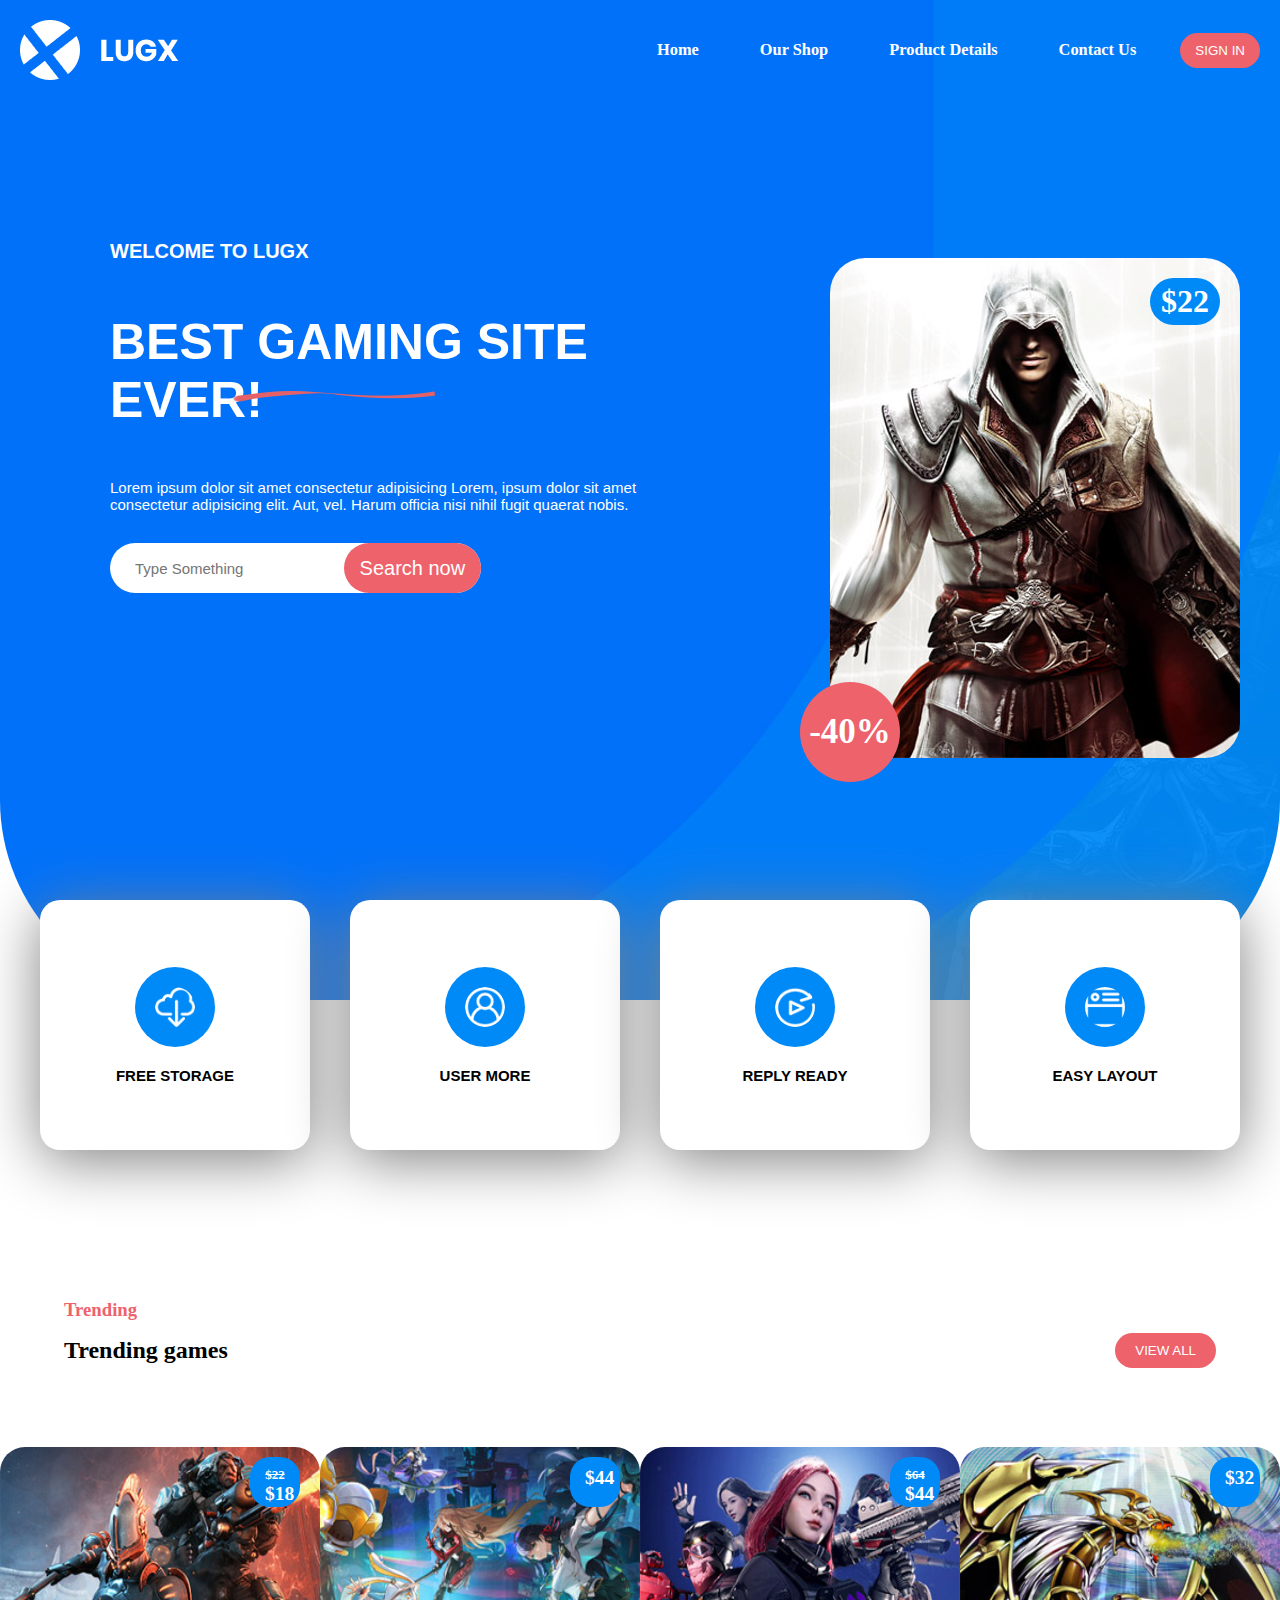
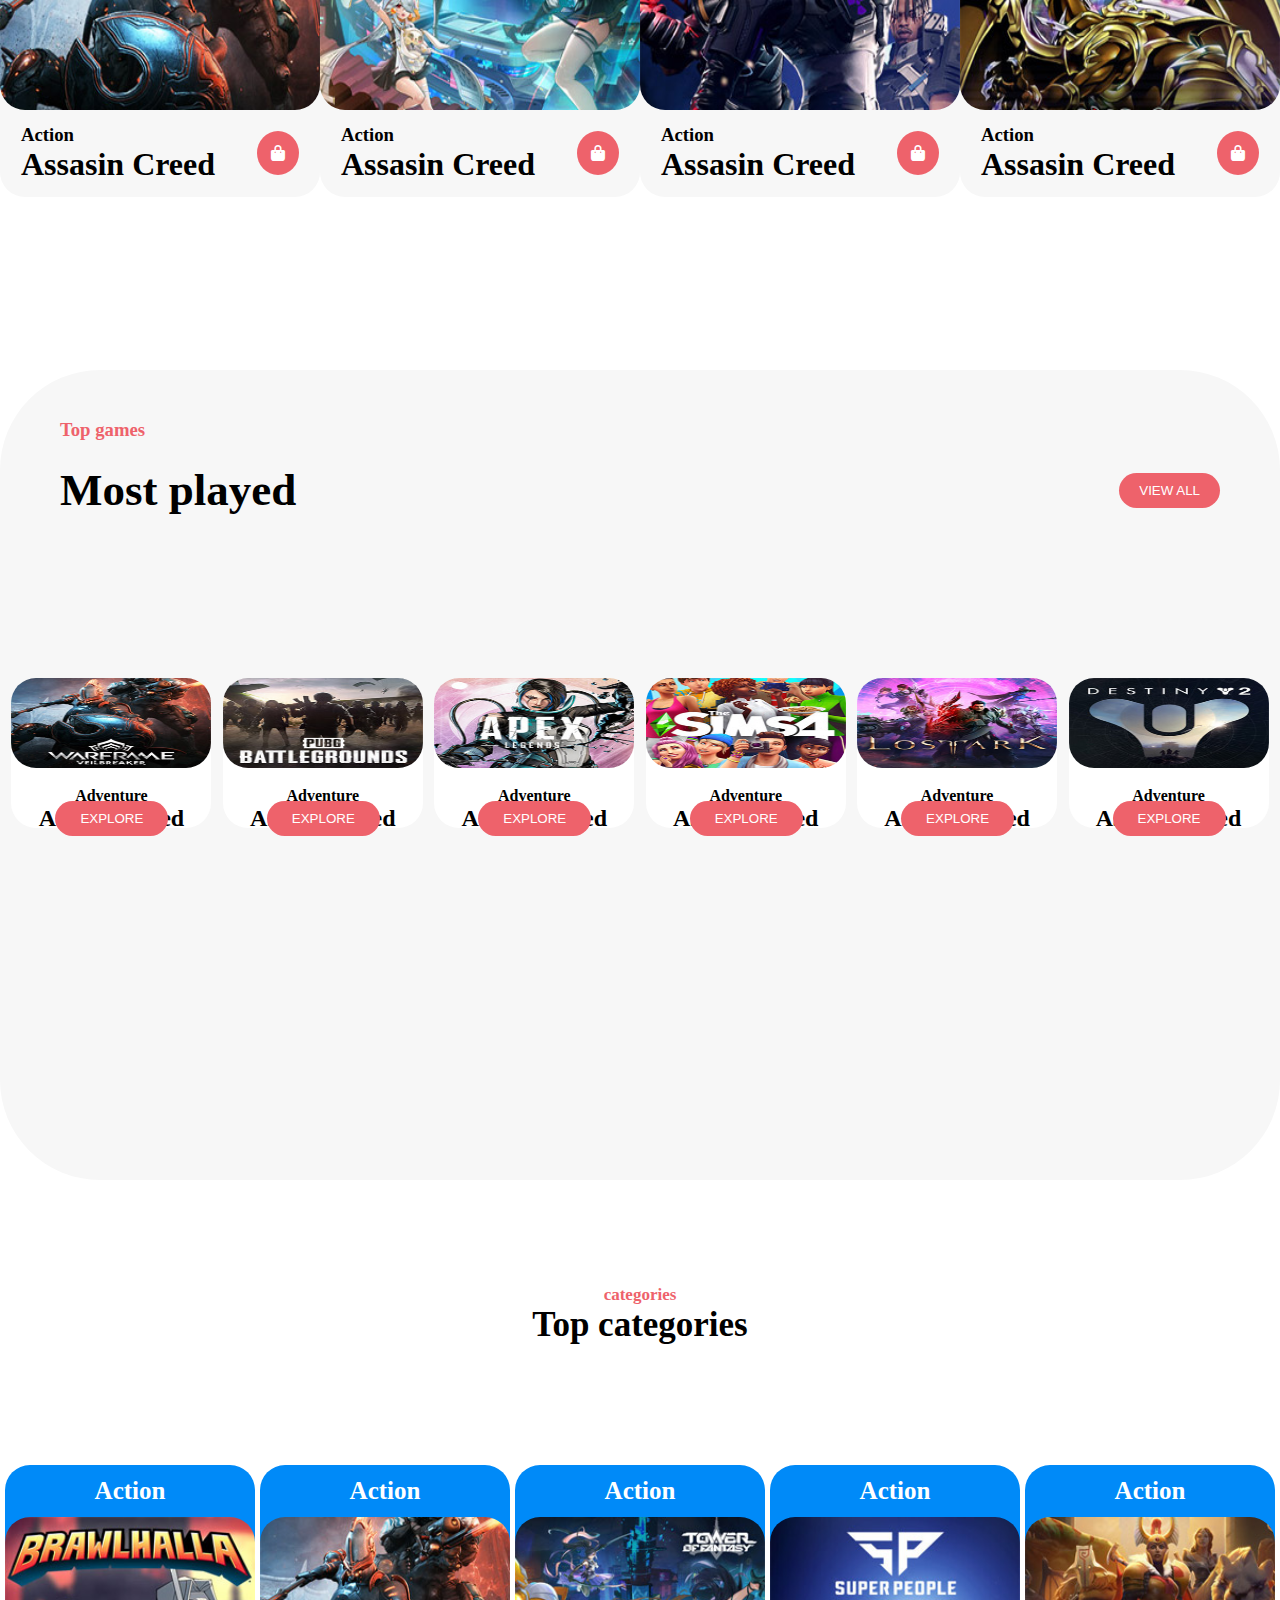
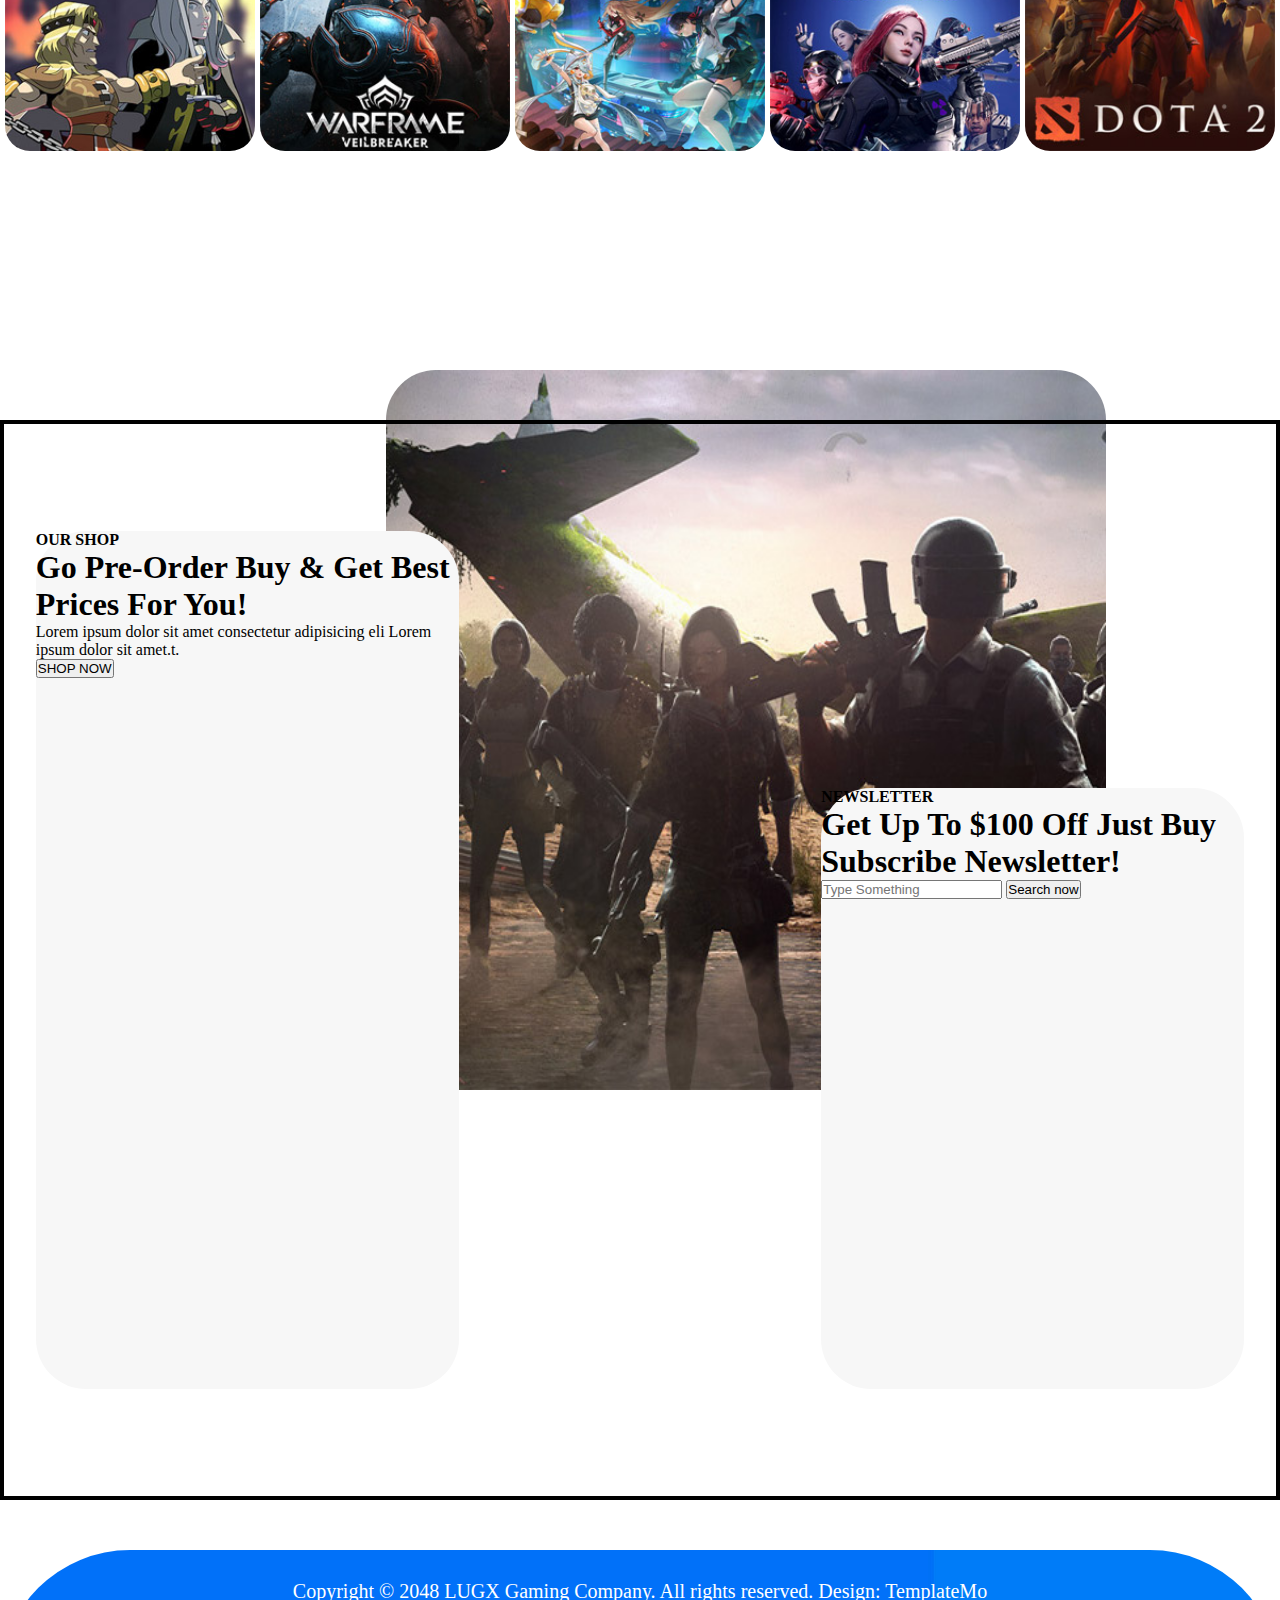
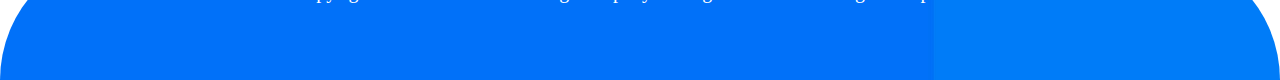
==== index.html @ a9858884 "second-commit" ====
<!DOCTYPE html>
<html lang="en">

<head>
    <meta charset="UTF-8">
    <meta name="viewport" content="width=device-width, initial-scale=1.0">
    <!-- font.awe -->
    <link rel="stylesheet" href="https://cdnjs.cloudflare.com/ajax/libs/font-awesome/6.7.1/css/all.min.css">
        <!-- stlyesheet -->
        <link rel="stylesheet" href="style.css">
        <link rel="stylesheet" href="./responsive.css">
    <title>Document</title>
</head>

<body>
    <!-- navbar -->
    <nav>
        <img src="logo.png" alt="">
        <div class="menu">
            <h3>Home</h3>
            <h3>Our Shop</h3>
            <h3>Product Details</h3>
            <h3>Contact Us</h3>
            <button class="signin">SIGN IN</button>
        </div>
        <div class="hamburgermenu">
            <i class="fa-solid fa-bars"></i>
            <div class="submenu">
                <h3>Home</h3>
                <h3>Our Shop</h3>
                <h3>Product Details</h3>
                <h3>Contact Us</h3>
                <button class="signin">SIGN IN</button>
            </div>
        </div>
    </nav>
    <!-- navbar -->
    <div class="hero-section">
        <div class="leftcard">
            <h2>WELCOME TO LUGX</h2>
            <h1>BEST GAMING SITE EVER!</h1>
            <P>Lorem ipsum dolor sit amet consectetur
                adipisicing Lorem, ipsum dolor sit amet
                consectetur adipisicing elit. Aut, vel.
                Harum officia nisi nihil fugit quaerat nobis.</P>
            <img src="caption-dec.png">
            <div class="searchbar">
                <input type="text" placeholder="Type Something">
                <button class="hero-search">Search now</button>
            </div>
        </div>
        <div class="rightcard">
            <h1>$22</h1>
            <img src="banner-image.jpg" alt="">
            <h2>-40%</h2>
        </div>
    </div>
    <!-- hero cards -->
    <section class="herocards">
        <div class="herocard">
            <img src="featured-01.png" alt="">
            <h2>FREE STORAGE</h2>
        </div>
        <div class="herocard">
            <img src="featured-02.png" alt="">
            <h2>USER MORE</h2>
        </div>
        <div class="herocard">
            <img src="featured-03.png" alt="">
            <h2>REPLY READY</h2>
        </div>
        <div class="herocard">
            <img src="featured-04.png" alt="">
            <h2>EASY LAYOUT</h2>
        </div>
    </section>
    <!-- hero cards -->
    <!-- trending cards -->
    <section class="trendingames">
        <div class="trendingamestitle">
            <h3>Trending</h3>
            <div class="trendingtitlebutton">
                <h2>Trending games</h2>
                <button class="trendingbutton">VIEW ALL</button>
            </div>
        </div>
        <section class="trendingcards">
            <div class="trendingcard">
                <div class="price">
                    <h4> <del>$22</del> </h4>
                    <h2>$18</h2>
                </div>
                <img src="trending-01.jpg" alt="">
                <div class="imgtext">
                    <div class="left">
                        <h3>Action</h3>
                        <h1>Assasin Creed</h1>
                    </div>
                    <i class="fa-solid fa-bag-shopping"></i>
                </div>
            </div>
            <div class="trendingcard">
                <div class="price">
                    <!-- <h4> <del>$22</del> </h4> -->
                    <h2>$44</h2>
                </div>
                <img src="trending-02.jpg" alt="">
                <div class="imgtext">
                    <div class="left">
                        <h3>Action</h3>
                        <h1>Assasin Creed</h1>
                    </div>
                    <i class="fa-solid fa-bag-shopping"></i>
                </div>
            </div>
            <div class="trendingcard">
                <div class="price">
                    <h4> <del>$64</del> </h4>
                    <h2>$44</h2>
                </div>
                <img src="trending-03.jpg" alt="">
                <div class="imgtext">
                    <div class="left">
                        <h3>Action</h3>
                        <h1>Assasin Creed</h1>
                    </div>
                    <i class="fa-solid fa-bag-shopping"></i>
                </div>
            </div>
            <div class="trendingcard">
                <div class="price">
                    <!-- <h4> <del>$22</del> </h4> -->
                    <h2>$32</h2>
                </div>
                <img src="trending-04.jpg" alt="">
                <div class="imgtext">
                    <div class="left">
                        <h3>Action</h3>
                        <h1>Assasin Creed</h1>
                    </div>
                    <i class="fa-solid fa-bag-shopping"></i>
                </div>
            </div>
        </section>
    </section>
    <!-- trending cards -->
    <!-- top games -->
    <!-- <div class="top-games"> -->
    <section class="topgames">
        <div class="topgamesheader">
            <h3>Top games</h3>
            <div class="topgamesbutton">
            <h2>Most played</h2>
            <button class="topgamebutton">VIEW ALL</button>
            </div>
        </div>
        <div class="topgamescards">
            <div class="games-card">
                <img src="top-game-01.jpg">
                <div class="gamestxt">
                    <h4>Adventure</h4>
                    <h2>Assasin Creed</h2>
                </div>
                <button class="gamesbutton">EXPLORE</button>
            </div>
            <div class="games-card">
                <img src="top-game-02.jpg">
                <div class="gamestxt">
                    <h4>Adventure</h4>
                    <h2>Assasin Creed</h2>
                </div>
                <button class="gamesbutton">EXPLORE</button>
            </div>
            <div class="games-card">
                <img src="top-game-03.jpg">
                <div class="gamestxt">
                    <h4>Adventure</h4>
                    <h2>Assasin Creed</h2>
                </div>
                <button class="gamesbutton">EXPLORE</button>
            </div>
            <div class="games-card">
                <img src="top-game-04.jpg">
                <div class="gamestxt">
                    <h4>Adventure</h4>
                    <h2>Assasin Creed</h2>
                </div>
                <button class="gamesbutton">EXPLORE</button>
            </div>
            <div class="games-card">
                <img src="top-game-05.jpg">
                <div class="gamestxt">
                    <h4>Adventure</h4>
                    <h2>Assasin Creed</h2>
                </div>
                <button class="gamesbutton">EXPLORE</button>
            </div>
            <div class="games-card">
                <img src="top-game-06.jpg">
                <div class="gamestxt">
                    <h4>Adventure</h4>
                    <h2>Assasin Creed</h2>
                </div>
                <button class="gamesbutton">EXPLORE</button>
            </div>
        </div>
    </section>
    <!-- top games -->
    <!-- actions -->
    <section class="actions">
        <div class="actionheader">
            <h3>categories</h3>
            <h1>Top categories</h1>
        </div>
        <!-- actioncards -->
        <section class="actioncards">
            <div class="actioncard">
                <div class="acard">
                    <h1>Action</h1>
                    <img src="categories-01.jpg">
                </div>
            </div>
            <div class="actioncard">
                <div class="acard">
                    <h1>Action</h1>
                    <img src="categories-05.jpg">
                </div>
            </div>
            <div class="actioncard">
                <div class="acard">
                    <h1>Action</h1>
                    <img src="categories-03.jpg">
                </div>
            </div>
            <div class="actioncard">
                <div class="acard">
                    <h1>Action</h1>
                    <img src="categories-04.jpg">
                </div>
            </div>
            <div class="actioncard">
                <div class="acard">
                    <h1>Action</h1>
                    <img src="categories-02.jpg">
                </div>
            </div>
        </section>
        <!-- actioncards -->
    </section>
    <!-- actions -->
     <!-- news letter -->
     <section class="newsletter">
        <div class="midcard"></div>
        <div class="lettercards">
            <div class="leftcard">
                <h4>OUR SHOP</h4>
                <h1>Go Pre-Order Buy & Get Best <span>Prices</span> For You!</h1>
                <P>Lorem ipsum dolor sit amet consectetur
                     adipisicing eli Lorem ipsum dolor sit amet.t.</P>
                     <button class="leftbutton" >SHOP NOW</button>
            </div>
            <div class="rightcard">
                <h4>NEWSLETTER</h4>
            <H1>Get Up To $100 Off Just Buy <span>Subscribe</span>
                 Newsletter!</H1>
                 <div class="searchbar2">
                    <input type="text" placeholder="Type Something">
                    <button class="letterbutton">Search now</button>
                </div> 
            </div>
        </div>
       </section>
       <!-- news letter -->
          <!-- footer -->
          <footer class="footer">
            <div class="copyright">
                Copyright © 2048 LUGX Gaming Company. All rights reserved.     Design: TemplateMo
            </div>
        </footer>
        <!-- footer -->
</body>

</html>
---- style.css ----
*{
    margin: 0;
    padding: 0;
    box-sizing: border-box;
}
nav{
    background-image: url(banner-bg.jpg);
    width:100%;
    display: flex;
    justify-content: space-between;
    align-items: center;
    padding: 20px;
    color: white;   
}
nav >.menu{
    /* background-color: aqua; */
    display: flex;
    justify-content: space-between;
    align-items: center;
    width: 50%;
    font-weight: lighter;
    font-size: 14px;
}
nav > .menu h3{
    padding: 10px 15px;
    border :2px solid transparent;
}
nav >.menu >.signin{
    background-color: #ee626b;
    color: white;
    border-radius: 25px;
    padding: 10px 15px;
    border: none;
}
nav > .menu > h3:hover{
    border :2px solid orange;
    border-radius: 25px;
    background-color:#ffffff1A;
    
}
.hamburgermenu{

    /* background-color: pink; */
    padding: 15px;
    position: relative;
    display: none;
}
.hamburgermenu .fa-bars{
    font-size: 25px;
}
.hamburgermenu .submenu{
    position: absolute;
    top: 200%;
    right: 0;
    background-color: blanchedalmond;
    width: 200px;
    text-align: center;
    line-height: 40px;
    z-index: 999;
    opacity: 0;
    visibility: hidden;
    transition: all 0.5s linear;
    color: black;
}
.hamburgermenu:hover .submenu{
    top: 100%;
    opacity: 1;
    visibility: visible;
}
.hamburgermenu .submenu .signin{
    background-color: #ee626b;
    color: rgb(80, 69, 69);
    border-radius: 25px;
    padding: 10px 15px;
    border: none;
}
/* navbar */
/* hero-section */
.hero-section{
    background-image: url(banner-bg.jpg);
    width: 100%;
    height: 100vh;
    display: flex;
    justify-content: space-between;
    align-items: center;
    overflow: hidden;
    padding: 0px 40px;
    border-bottom-left-radius: 200px;
    border-bottom-right-radius: 200px;
    padding-bottom: 80px;
}
.hero-section >.leftcard{
/* background-color: pink; */
width: 50%;
height: 60vh;
color: white;
padding-left: 70px;
position: relative;
}
.hero-section >.leftcard >h2{
    font-size: 20px;
    font-family: "Poppins", sans-serif;
}
.hero-section >.leftcard > h1{
    font-size: 50px;
    margin: 50px 0px;
    font-family: "Poppins", sans-serif;
}
.hero-section >.leftcard > p{
    font-size: 15px;
    margin: 30px 0px;
    font-family: "Poppins", sans-serif;
}
.hero-section >.leftcard img{
    position: absolute;
    top: 28%;
    left: 32%;
}
.hero-section >.rightcard {
    /* background-color: aqua; */
    position: relative;
}
.hero-section >.rightcard h1{
    background-color: #008af8;
    width:70px;
    border-radius: 25px;
    padding: 5px 10px;
    text-align: center;
    color: white;
    position: absolute;
    top:20px;
    left:320px;
}
.hero-section >.rightcard img{
    border-radius: 35px;
}
.hero-section >.rightcard h2{
    position: absolute;
    bottom:-20px;
    background-color: #ee626b;
    left: -30px;
    width:100px;
    height: 100px;
    border-radius:50% ;
   text-align: center;
   display: flex;
   align-items: center;
   justify-content: center;
   color: white;
   font-size: 35px;
}
.searchbar{
    /* border: none; */
    display: flex;
    justify-content: space-between;
    background-color: white;
    border-radius: 25px;
    width:70%;
    height:50px;
}
.searchbar>input{
    border:none;
    width:50%;
    outline: none;
    /* background-color: aquamarine; */
    margin-left: 25px;
    font-family: sans-serif;
    font-size: 15px;
    
}
.leftcard >.searchbar >.hero-search{
    width: 37%;
    height:100%;
    padding:10px;
    font-size: 20px;
    background-color: #ee626b;
    color:white;
    border-radius: 25px;
    border: none;
}
/* HEROCARDS */
.herocards{
    /* border: 2px solid black; ; */
    width: 100%;
    height: 250px;
    align-items: center; 
    display: grid;
    grid-template-columns: repeat(4,270px);
    grid-template-rows: repeat(1,250px);
    justify-content: space-evenly;
    align-content: center;
    position: relative;
    top: -100px;
}
.herocards > .herocard{
    background-color: white;
border-radius: 20px;
display: flex;
justify-content: center;
align-items: center;
flex-direction: column;
/* gap: 10px; */
padding: 40px;
box-shadow: 0px 10px 60px grey;
font-size: 10px;
font-family:"Poppins", sans-serif ;
height: 100%;
width: 100%;
}
.herocards > .herocard img{
background-color:#008af8;
border-radius: 50%;
padding: 20px;
height: 80px;
width: 80px;
margin-bottom: 20px;
}
.herocards > .herocard img:hover{
    background-color: #ed616b;
}
/* hero cards */
/* trending cards */
.trendingames{
    /* border: 5px solid red; */
    width: 100%;
    height: 80vh;
    border-radius: 150px;
    /* background-color:#f7f7f7; */
}
.trendingames > .trendingamestitle{
    /* background-color: aqua; */
    width: 90%;
    padding: 40px 0 0 0;
    line-height: 40px;
    margin: 0 auto;
}
.trendingames > .trendingamestitle h3{
    color: #ee626b;
    font-family: "Poppins" sans-serif;
}
.trendingames > .trendingamestitle > .trendingtitlebutton{
    /* background-color: orange; */
    display: flex;
    justify-content: space-between;
    align-items: center;
}
.trendingames > .trendingamestitle > .trendingtitlebutton >.trendingbutton{
    padding:10px 20px;
     border-radius: 25px;
     background-color: #ee626b;
     color: white;
     border: none;

}

.trendingames > .trendingcards{
    /* background-color: aqua; */
    width: 100%;
    height: 70%;
    /* border-radius: 125px; */
    display: grid;
    grid-template-columns: repeat(4, 320px);
    grid-template-rows: repeat(1,350px);
    justify-content: space-evenly;
    align-content: center;
}
.trendingames .trendingcards > .trendingcard{
    background-color: #f7f7f7;
    width: 100%;
    height: 100%;
    border-radius: 25px;
    position: relative;
}
.trendingames .trendingcards > .trendingcard .price{
    background-color:#008af8;
    color: white;
    border-radius: 20px;
    width: 50px;
    height: 50px;
    padding: 10px 15px;
    text-align: center;
    position: absolute;
    top: 10px;
    right: 20px;
    font-size: 13px;
}
.trendingames .trendingcards > .trendingcard img{
    width: 100%;
    height: 75%;
    border-radius: 25px;
}
.trendingames .trendingcards > .trendingcard .imgtext{
    display: flex;
    justify-content: space-around;
    align-items: center;
    margin-top: 10px;
    /* background-color: #008af8; */
}
.trendingames .trendingcards > .trendingcard > .imgtext .fa-bag-shopping{
    background-color:#ee626b;
    padding: 14px;
    border-radius: 50%;
    color: white;
}
.trendingames .trendingcards > .trendingcard:hover .fa-bag-shopping{
    background-color:#008af8;
}
.trendingames .trendingcards > .trendingcard:hover > .imgtext >.left{
    color:#008af8;
}

/* trending cards */
/* topgames */
.topgames{
    width:100%;
    height: 90vh;
    /* border: 5px solid; */
    border-radius: 100px;
    background-color: #f7f7f7;
}
.topgames >.topgamesheader{
  /* background-color: #f7f7f7; */
  padding: 40px 60px 0px 60px;
  width: 100%;
  line-height: 40px;
  border-top-left-radius: 100px;
  border-top-right-radius: 100px;
} 
.topgames >.topgamesheader h3{
    color: #ee626b;
}

.topgames >.topgamesheader >.topgamesbutton{
    /* background-color: bisque; */
    display: flex;
    justify-content: space-between;
    align-items: center;
    font-size: 30px;
    margin-top: 20px;
    /* padding: 10px 40px; */
}
.topgames >.topgamesheader >.topgamesbutton >.topgamebutton{
    padding: 10px 20px;
    border-radius: 25px;
    background-color:#ee626b ;
    border: none;
    color: white;
}
.topgames >.topgamescards{
    /* background-color: #f7f7f7; */
    /* background-color: cornflowerblue; */
    width: 100%;
    height: 60%;
    display: grid;
    grid-template-columns: repeat(6,200px);
    grid-template-rows: repeat(1,150px);
    justify-content: space-evenly;
    align-content: center;

    /* background-color: coral; */
}
.topgames >.topgamescards >.games-card{
    width:100%;
    height: 100%;
    /* border: 4px solid yellowgreen; */
    background-color: white;
    text-align: center;
    border-radius: 25px;
    position: relative;
}
.topgames >.topgamescards >.games-card img{
    width: 100%;
    height: 60%;
    border-radius: 25px;
}
.topgames >.topgamescards >.games-card >.gamestxt{
    padding: 15px;
}
.topgames >.topgamescards >.games-card >.gamesbutton{
    padding: 10px 25px ;
    border-radius: 25px;
    color: white;
    border: none;
    background-color: #ee626b;
    position: absolute;
    bottom:-5%;
    left: 22%;
}
.topgames >.topgamescards >.games-card:hover >.gamesbutton {
    background-color: #008af8;
}

/* topgames */
/* actions */
.actions{
    width:100%;
    height: 80vh;
    margin-top: 70px;
    /* border: 3px solid green; */

}
.actions >.actionheader{
    width: 100%;
    height: 130px;
    /* border:2px solid #008af8; */
    display: flex;
    justify-content: center;
    align-items: center;
    flex-direction: column;
}
.actions >.actionheader h1{
    font-size: 35px;
}
.actions >.actionheader h3{
    font-size: 17px;
    color: #ee626b;
}
.actions >.actioncards{
    width:100%;
    height: 50vh;
    /* background-color: aquamarine; */
    display: grid;
    grid-template-columns: repeat(5,250px);
    grid-template-rows: repeat(1,280px);
    justify-content: space-evenly;
    align-content: center;
    /* padding:0px 60px; */
    /* padding-bottom: 100px; */
}
.actions >.actioncards >.actioncard{
    width:100%;
    height:100%;
    /* border: 2px solid black; */
    background-color:#008af8 ;
    border-radius: 25px;
}

.actions >.actioncards >.actioncard >.acard img{
    width:100%;
    height: 70%;
    border-radius: 25px;
  
}
.actions >.actioncards >.actioncard >.acard h1{
    padding: 12px;
    text-align: center;
    color: white;
    font-size: 25px;
    border-radius: 25px;
    
}
/* actions */
/* news letter */
.newsletter{
    border: 4px solid ;
    width:100%;
    height:120vh;
    /* margin: 50px 0px; */
   position: relative;
   margin: 50px 0px;
   position: relative;
   display: flex;
   flex-direction: row;
   justify-content: space-evenly;
   align-items: center;
}
.newsletter > .midcard{
  background-image: url('./cta-bg.jpg');
  background-repeat: no-repeat;
  background-size: 100% 100%;
  background-position: center;
    height: 80vh;
    width: 80vh;
    border-radius: 50px;
    position: absolute;
    top: -5%;
    left: 30%;
    z-index: -1;
}
.newsletter .lettercards{
    display: flex;
    flex-direction: row;
    justify-content: space-between;
    align-items: end;
    /* background-color: pink; */
    height: 80%;
    width: 95%;
}
.newsletter .lettercards .leftcard{
    background-color:rgb(247, 247, 247);
    height: 100%;
    width: 35%;
    border-radius: 50px;
}
.newsletter .lettercards .rightcard{
    background-color:rgb(247, 247, 247);
    height: 70%;
    width: 35%;
    border-radius: 50px;
}
/* newsletter */
/* footer */
footer{
    width:100%;
    height: 130px;
    /* border: 5px solid black; */
    background-image: url(banner-bg.jpg);
    border-top-left-radius: 400px;
    border-top-right-radius: 400px;
    position: relative;
}
.footer >.copyright{
    width: 100%;
    height: 30px;
    color: white;
    /* background-color: aqua; */
    text-align: center;
    position: absolute;
    bottom: 70px;
    left: 0;
    font-size: 20px;
    
}
/* footer */
---- responsive.css ----
@media screen and (max-width:500px){
    nav >.menu{
    display: none;
    }
    .hamburgermenu{
        display: block;
    }
    /* navbar */
/* hero-section */
.hero-section{
    background-image: url(banner-bg.jpg);
    width: 100%;
    height: 250vh;
    padding: 50px 0;
    display: flex;
    justify-content: center;
    /* gap: 50px; */
    align-items: center;
  
    flex-direction: column;
    overflow: hidden;
  
    border-bottom-left-radius: 200px;
    border-bottom-right-radius: 200px;
 
}
.hero-section >.leftcard{
/* background-color: pink; */
width: 110%;
height: 100vh;
color: white;
    padding-right: 70px;
text-align: center;
position: relative;
}
.hero-section >.leftcard >h2{
    font-size: 20px;
    font-family: "Poppins", sans-serif;
}
.hero-section >.leftcard > h1{
    font-size: 50px;
    /* margin: 50px 0px; */
    font-family: "Poppins", sans-serif;
}
.hero-section >.leftcard > p{
    font-size: 15px;
    margin: 30px 0px;
    font-family: "Poppins", sans-serif;
}
.hero-section >.leftcard img{
    position: absolute;
    top: 22%;
    left: 45%;
}
.searchbar{
    /* border: none; */
   position: relative;
   right: 20px;
   top: 20px;
    display: flex;
    justify-content: space-between;
    background-color: white;
    border-radius: 25px;
    width:110%;
    height:50px;
 
}
.searchbar>input{
    border:none;
    width:50%;
    outline: none;
    /* background-color: aquamarine; */
    margin-left: 25px;
    font-family: sans-serif;
    font-size: 15px;
    
}
.leftcard >.searchbar >.hero-search{
    width: 37%;
    height:100%;
    padding:10px;
    font-size: 20px;
    background-color: #ee626b;
    color:white;
    border-radius: 25px;
    border: none;
}
.hero-section >.rightcard {
    /* background-color: aqua; */
    position: relative;
}
.hero-section >.rightcard h1{
    background-color: #008af8;
    width:70px;
    border-radius: 25px;
    padding: 5px 10px;
    text-align: center;
    color: white;
    position: absolute;
    top:20px;
    left:320px;
}
.hero-section >.rightcard img{
    border-radius: 35px;
}
.hero-section >.rightcard h2{
    position: absolute;
    bottom:-20px;
    background-color: #ee626b;
    left: -30px;
    width:100px;
    height: 100px;
    border-radius:50% ;
   text-align: center;
   display: flex;
   align-items: center;
   justify-content: center;
   color: white;
   font-size: 35px;
}
/* hero section */
/* herocards */
.herocards{
    /* border: 2px solid black; ; */
    /* background-color: pink; */
    width: 100%;
    height: 300vh;
    align-items: center; 
    display: grid;
    grid-template-columns: repeat(1,450px);
    grid-template-rows: repeat(4,300px);
    justify-content: space-evenly;
    align-content: space-evenly;
margin: 0;
}
/* hero cards */
/* trending cards */
.trendingames{
    /* border: 5px solid red; */
    width: 100%;
    height:300vh;
    border-radius: 150px;
    /* background-color:#f7f7f7; */
    /* background-color: aqua; */
}
.trendingames > .trendingamestitle{
    /* background-color: red; */
    width: 100%;
    line-height: 40px;
padding: 55px 40px;
}
.trendingames > .trendingamestitle > .trendingtitlebutton button{
 display: none;
}
.trendingames > .trendingcards{
    /* background-color:pink; */
    width: 100%;
    height: 80%;
    /* border-radius: 125px; */
    display: grid;
    grid-template-columns: repeat(1, 450px);
    grid-template-rows: repeat(4,300px);
    justify-content: space-evenly;
    align-content: space-evenly;
}
/* trending cards */
/* topgames */
.topgames{
    width:100%;
    height: 550vh;
/* background-color: aqua; */
    border-radius: 100px;
    /* background-color: #f7f7f7; */
}
.topgames >.topgamesheader{
    /* background-color: #f7f7f7; */
    padding: 40px 60px 0px 60px;
    width: 100%;
    line-height: 40px;
    border-top-left-radius: 100px;
    border-top-right-radius: 100px;
    margin-bottom: 50px;
  } 
.topgames >.topgamesheader >.topgamesbutton >.topgamebutton{
display: none;
}
.topgames >.topgamescards{
    /* background-color: #f7f7f7; */
    /* background-color: cornflowerblue; */
    width: 100%;
    height: 90%;
    display: grid;
    grid-template-columns: repeat(1,450px);
    grid-template-rows: repeat(6,400px);
    justify-content: space-evenly;
    align-content: space-evenly;

    /* background-color: coral; */
}
.topgames >.topgamescards >.games-card img{
    width: 100%;
    height: 75%;
    border-radius: 25px;
}
.topgames >.topgamescards >.games-card >.gamesbutton{
    padding: 10px 25px ;
    border-radius: 25px;
    color: white;
    border: none;
    background-color: #ee626b;
    position: absolute;
    bottom:-5%;
    left: 40%;
}
/* actions */
.actions{
    width:100%;
    height: 500vh;
    margin-top: 70px;
    /* border: 3px solid green; */
/* background-color: lime; */
}
.actions >.actionheader{
    width: 100%;
    height: 130px;
    /* border:2px solid #008af8; */
    display: flex;
    justify-content: center;
    align-items: center;
    flex-direction: column;
    font-family: monospace;
    text-transform: uppercase;
}
.actions >.actionheader h1{
    font-size: 35px;
}
.actions >.actionheader h3{
    font-size: 17px;
    color: #ee626b;
}
.actions >.actioncards{
    width:100%;
    height: 90%;
    /* background-color: red; */
    display: grid;
    grid-template-columns: repeat(1,450px);
    grid-template-rows: repeat(4,400px);
    justify-content: space-evenly;
    align-content: space-evenly;
    padding:0px;

}
.actions >.actioncards >.actioncard{
    width:100%;
    height:100%;
    /* border: 2px solid black; */
    background-color:#008af8 ;
    border-radius: 25px;
}

.actions >.actioncards >.actioncard >.acard img{
    width:100%;
    height: 350px;
    border-radius: 25px;
  /* display: none; */
}
.actions >.actioncards >.actioncard >.acard h1{
    padding: 12px;
    text-align: center;
    color: white;
    font-size: 25px;
    border-radius: 25px;
    
}
/* actions */

/* news letter */
.newsletter{
    border: 4px solid ;
    width:100%;
    height:180vh;
    /* margin: 50px 0px; */
   position: relative;
   position: relative;
   display: flex;
   flex-direction: row;
   justify-content: space-evenly;
   align-items: center;
}
.newsletter > .midcard{
    display: none;
}
.newsletter .lettercards{
    display: flex;
    flex-direction: column;
    justify-content: space-between;
    align-items: end;
    /* background-color: pink; */
    gap: 40px;
    height: 95%;
    width: 95%;
}
.newsletter .lettercards .leftcard{
    background-color:rgb(247, 247, 247);
    height: 100%;
    width: 100%;
    border-radius: 50px;
}
.newsletter .lettercards .rightcard{
    background-color:rgb(247, 247, 247);
    height: 70%;
    width: 100%;
    border-radius: 50px;
}
}
/* ---------------------------------------------------------- */
/*  501px to 650px */
/* ---------------------------------------------------------- */
@media (min-width:501px) and (max-width:650px){
    nav >.menu{
    display: none;
    }
    .hamburgermenu{
        display: block;
    }
    /* navbar */
/* hero-section */
.hero-section{
    background-image: url(banner-bg.jpg);
    width: 100%;
    height: 250vh;
    padding: 50px 0;
    display: flex;
    justify-content: center;
    /* gap: 50px; */
    align-items: center;
  
    flex-direction: column;
    overflow: hidden;
  
    border-bottom-left-radius: 200px;
    border-bottom-right-radius: 200px;
 
}
.hero-section >.leftcard{
/* background-color: pink; */
width: 110%;
height: 100vh;
color: white;
    padding-right: 70px;
text-align: center;
position: relative;
}
.hero-section >.leftcard >h2{
    font-size: 20px;
    font-family: "Poppins", sans-serif;
}
.hero-section >.leftcard > h1{
    font-size: 50px;
    /* margin: 50px 0px; */
    font-family: "Poppins", sans-serif;
}
.hero-section >.leftcard > p{
    font-size: 15px;
    margin: 30px 0px;
    font-family: "Poppins", sans-serif;
}
.hero-section >.leftcard img{
    position: absolute;
    top: 22%;
    left: 45%;
}
.searchbar{
    /* border: none; */
   position: relative;
   right: 20px;
   top: 20px;
    display: flex;
    justify-content: space-between;
    background-color: white;
    border-radius: 25px;
    width:110%;
    height:50px;
 
}
.searchbar>input{
    border:none;
    width:50%;
    outline: none;
    /* background-color: aquamarine; */
    margin-left: 25px;
    font-family: sans-serif;
    font-size: 15px;
    
}
.leftcard >.searchbar >.hero-search{
    width: 37%;
    height:100%;
    padding:10px;
    font-size: 20px;
    background-color: #ee626b;
    color:white;
    border-radius: 25px;
    border: none;
}
.hero-section >.rightcard {
    /* background-color: aqua; */
    position: relative;
}
.hero-section >.rightcard h1{
    background-color: #008af8;
    width:70px;
    border-radius: 25px;
    padding: 5px 10px;
    text-align: center;
    color: white;
    position: absolute;
    top:20px;
    left:320px;
}
.hero-section >.rightcard img{
    border-radius: 35px;
}
.hero-section >.rightcard h2{
    position: absolute;
    bottom:-20px;
    background-color: #ee626b;
    left: -30px;
    width:100px;
    height: 100px;
    border-radius:50% ;
   text-align: center;
   display: flex;
   align-items: center;
   justify-content: center;
   color: white;
   font-size: 35px;
}
/* hero section */
/* herocards */
.herocards{
    /* border: 2px solid black; ; */
    /* background-color: pink; */
    width: 100%;
    height: 300vh;
    align-items: center; 
    display: grid;
    grid-template-columns: repeat(1,450px);
    grid-template-rows: repeat(4,300px);
    justify-content: space-evenly;
    align-content: space-evenly;
margin: 0;
}
/* hero cards */
/* trending cards */
.trendingames{
    /* border: 5px solid red; */
    width: 100%;
    height:300vh;
    border-radius: 150px;
    /* background-color:#f7f7f7; */
    /* background-color: aqua; */
}
.trendingames > .trendingamestitle{
    /* background-color: red; */
    width: 100%;
    line-height: 40px;
padding: 55px 40px;
}
.trendingames > .trendingamestitle > .trendingtitlebutton button{
 display: none;
}
.trendingames > .trendingcards{
    /* background-color:pink; */
    width: 100%;
    height: 80%;
    /* border-radius: 125px; */
    display: grid;
    grid-template-columns: repeat(1, 450px);
    grid-template-rows: repeat(4,300px);
    justify-content: space-evenly;
    align-content: space-evenly;
}
/* trending cards */
/* topgames */
.topgames{
    width:100%;
    height: 550vh;
/* background-color: aqua; */
    border-radius: 100px;
    /* background-color: #f7f7f7; */
}
.topgames >.topgamesheader{
    /* background-color: #f7f7f7; */
    padding: 40px 60px 0px 60px;
    width: 100%;
    line-height: 40px;
    border-top-left-radius: 100px;
    border-top-right-radius: 100px;
    margin-bottom: 50px;
  } 
.topgames >.topgamesheader >.topgamesbutton >.topgamebutton{
display: none;
}
.topgames >.topgamescards{
    /* background-color: #f7f7f7; */
    /* background-color: cornflowerblue; */
    width: 100%;
    height: 90%;
    display: grid;
    grid-template-columns: repeat(1,450px);
    grid-template-rows: repeat(6,400px);
    justify-content: space-evenly;
    align-content: space-evenly;

    /* background-color: coral; */
}
.topgames >.topgamescards >.games-card img{
    width: 100%;
    height: 75%;
    border-radius: 25px;
}
.topgames >.topgamescards >.games-card >.gamesbutton{
    padding: 10px 25px ;
    border-radius: 25px;
    color: white;
    border: none;
    background-color: #ee626b;
    position: absolute;
    bottom:-5%;
    left: 40%;
}
/* actions */
.actions{
    width:100%;
    height: 500vh;
    margin-top: 70px;
    /* border: 3px solid green; */
/* background-color: lime; */
}
.actions >.actionheader{
    width: 100%;
    height: 130px;
    /* border:2px solid #008af8; */
    display: flex;
    justify-content: center;
    align-items: center;
    flex-direction: column;
    font-family: monospace;
    text-transform: uppercase;
}
.actions >.actionheader h1{
    font-size: 35px;
}
.actions >.actionheader h3{
    font-size: 17px;
    color: #ee626b;
}
.actions >.actioncards{
    width:100%;
    height: 90%;
    /* background-color: red; */
    display: grid;
    grid-template-columns: repeat(1,450px);
    grid-template-rows: repeat(4,400px);
    justify-content: space-evenly;
    align-content: space-evenly;
    padding:0px;

}
.actions >.actioncards >.actioncard{
    width:100%;
    height:100%;
    /* border: 2px solid black; */
    background-color:#008af8 ;
    border-radius: 25px;
}

.actions >.actioncards >.actioncard >.acard img{
    width:100%;
    height: 350px;
    border-radius: 25px;
  /* display: none; */
}
.actions >.actioncards >.actioncard >.acard h1{
    padding: 12px;
    text-align: center;
    color: white;
    font-size: 25px;
    border-radius: 25px;
    
}
/* actions */

/* news letter */
.newsletter{
    border: 4px solid ;
    width:100%;
    height:180vh;
    /* margin: 50px 0px; */
   position: relative;
   position: relative;
   display: flex;
   flex-direction: row;
   justify-content: space-evenly;
   align-items: center;
}
.newsletter > .midcard{
    display: none;
}
.newsletter .lettercards{
    display: flex;
    flex-direction: column;
    justify-content: space-between;
    align-items: end;
    /* background-color: pink; */
    gap: 40px;
    height: 95%;
    width: 95%;
}
.newsletter .lettercards .leftcard{
    background-color:rgb(247, 247, 247);
    height: 100%;
    width: 100%;
    border-radius: 50px;
}
.newsletter .lettercards .rightcard{
    background-color:rgb(247, 247, 247);
    height: 70%;
    width: 100%;
    border-radius: 50px;
}
}
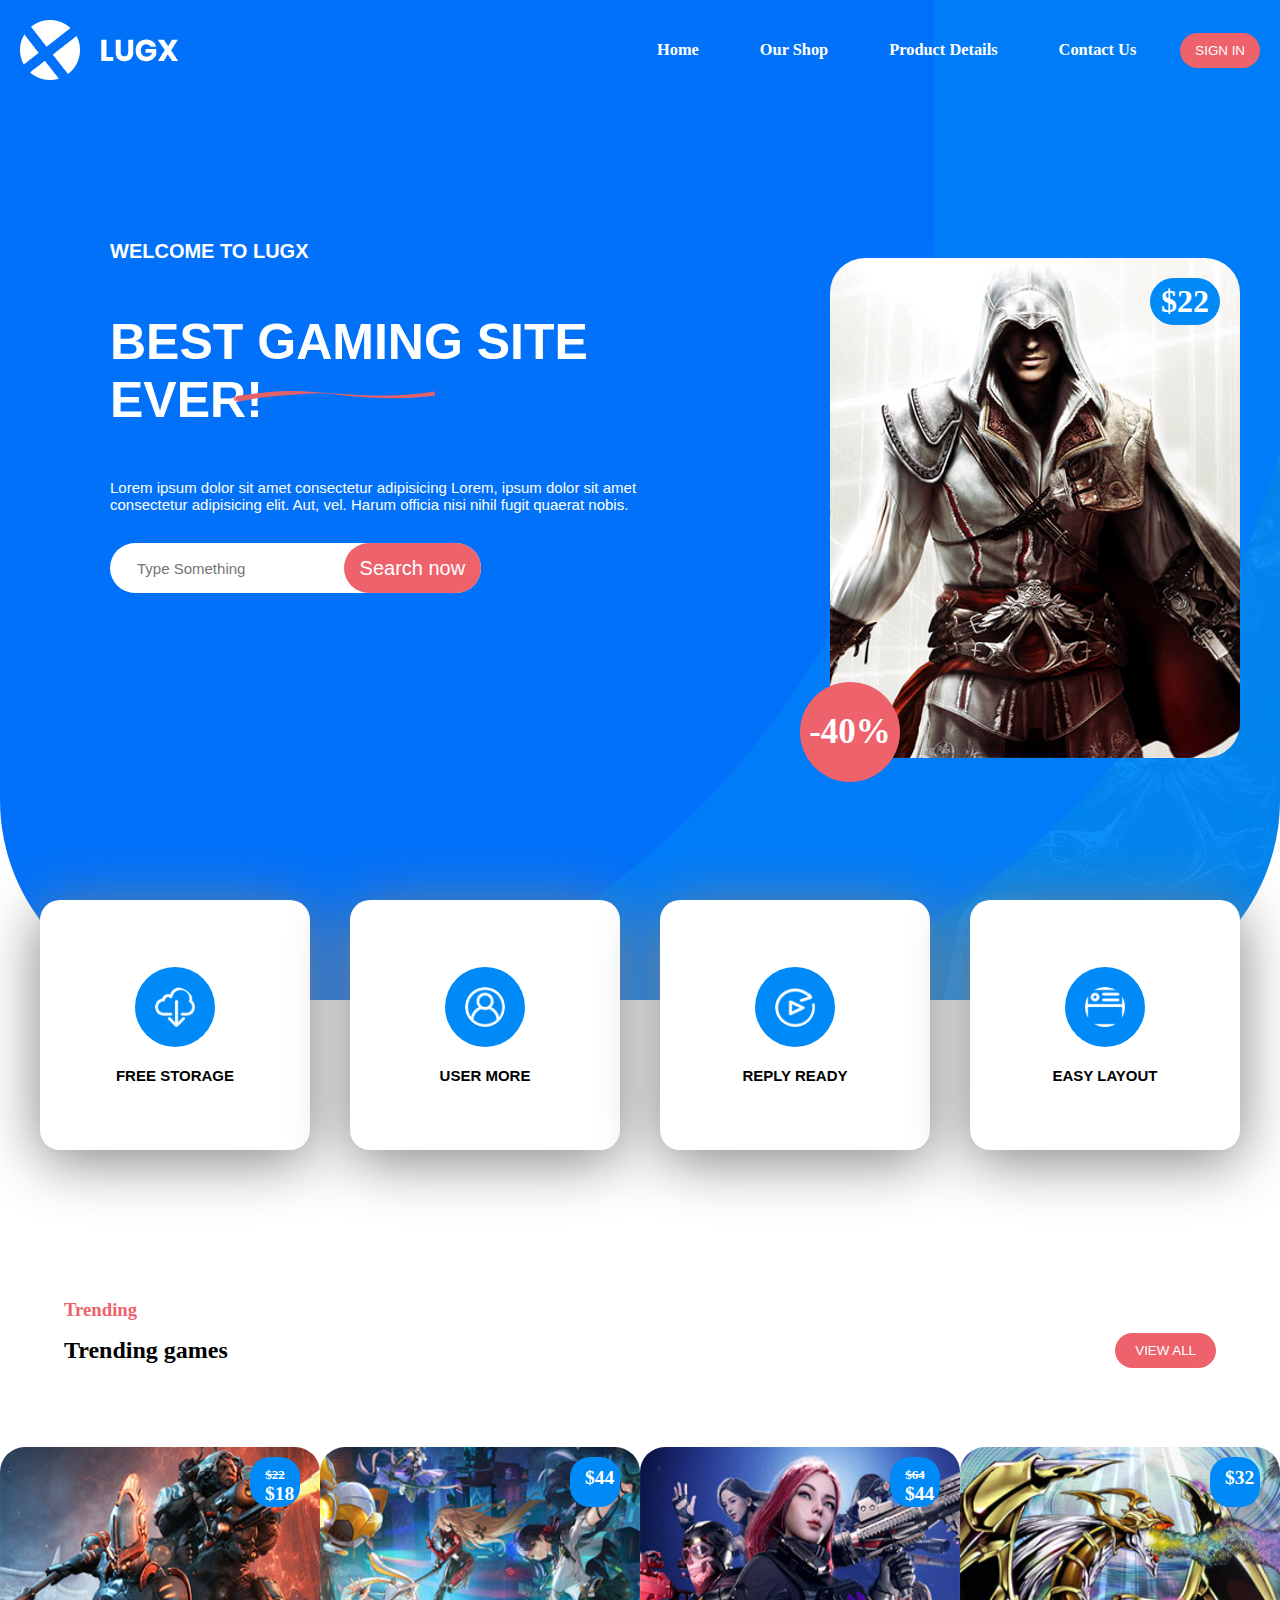
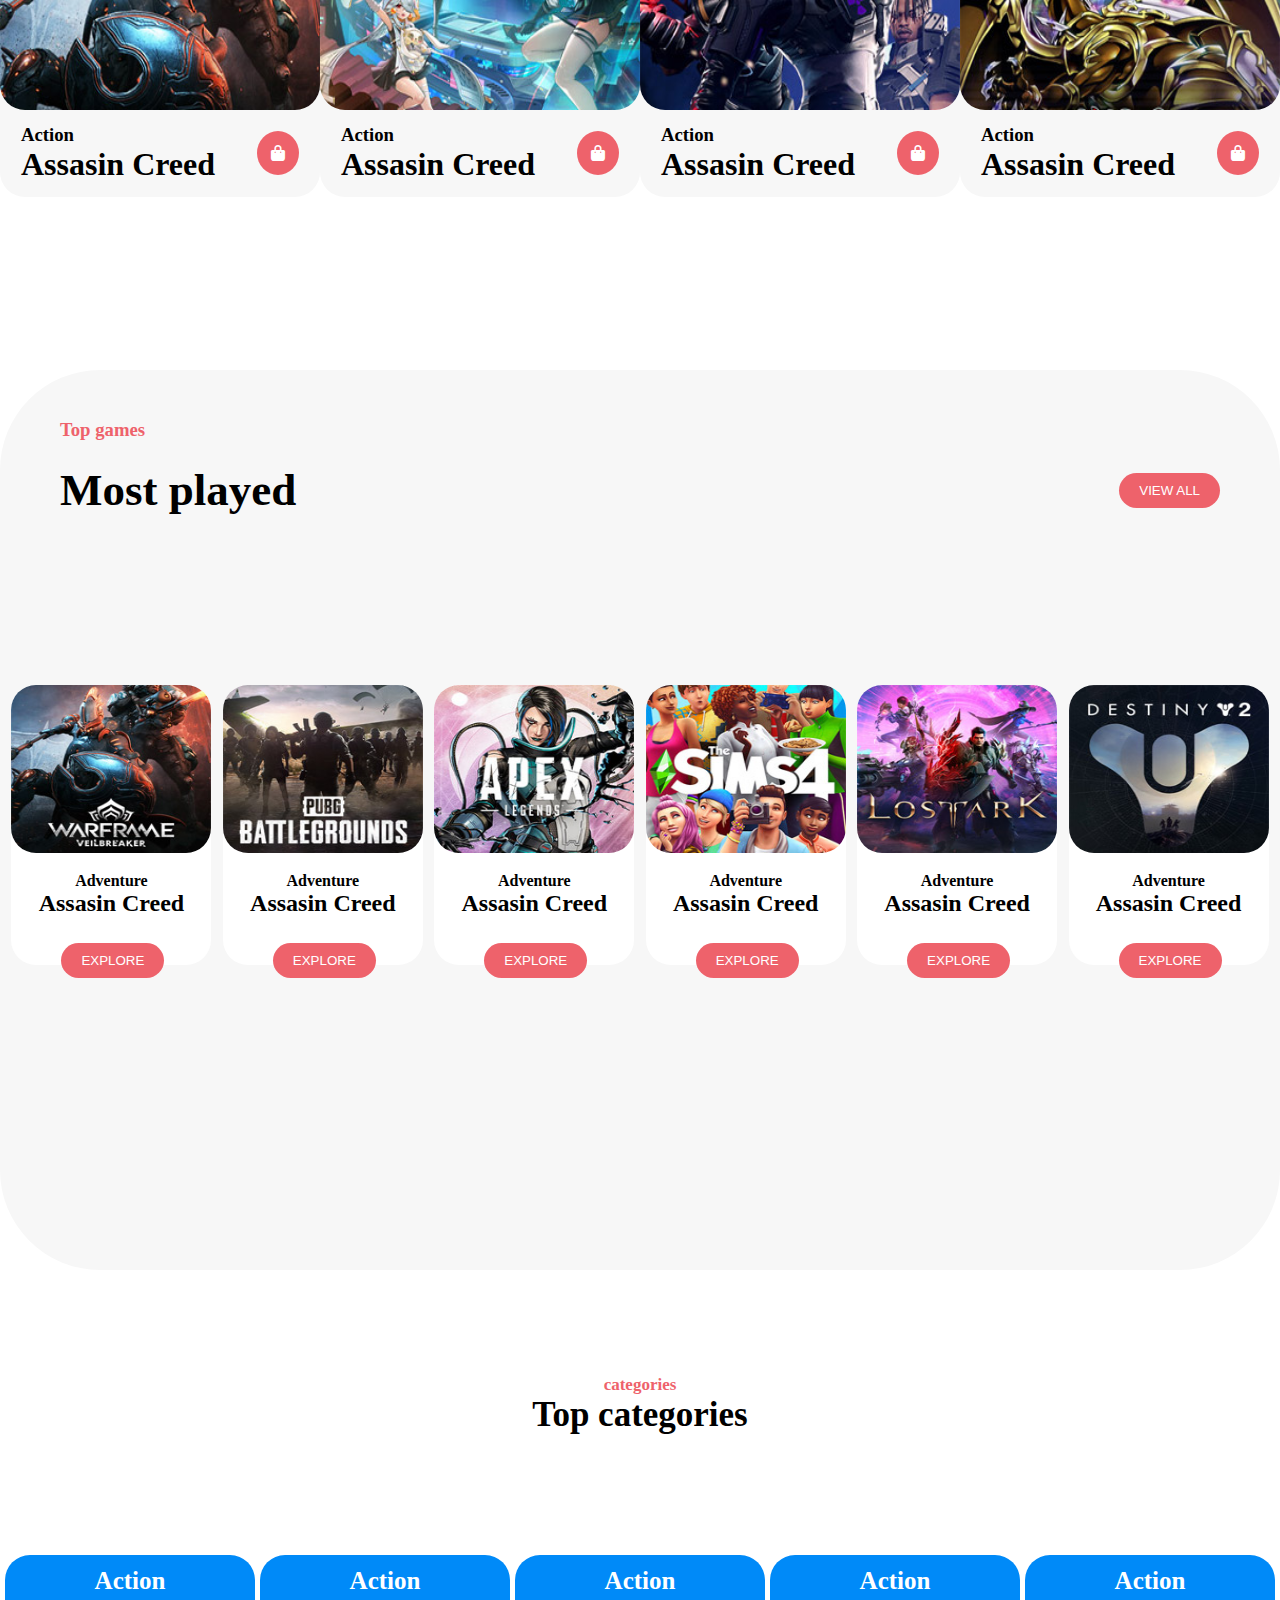
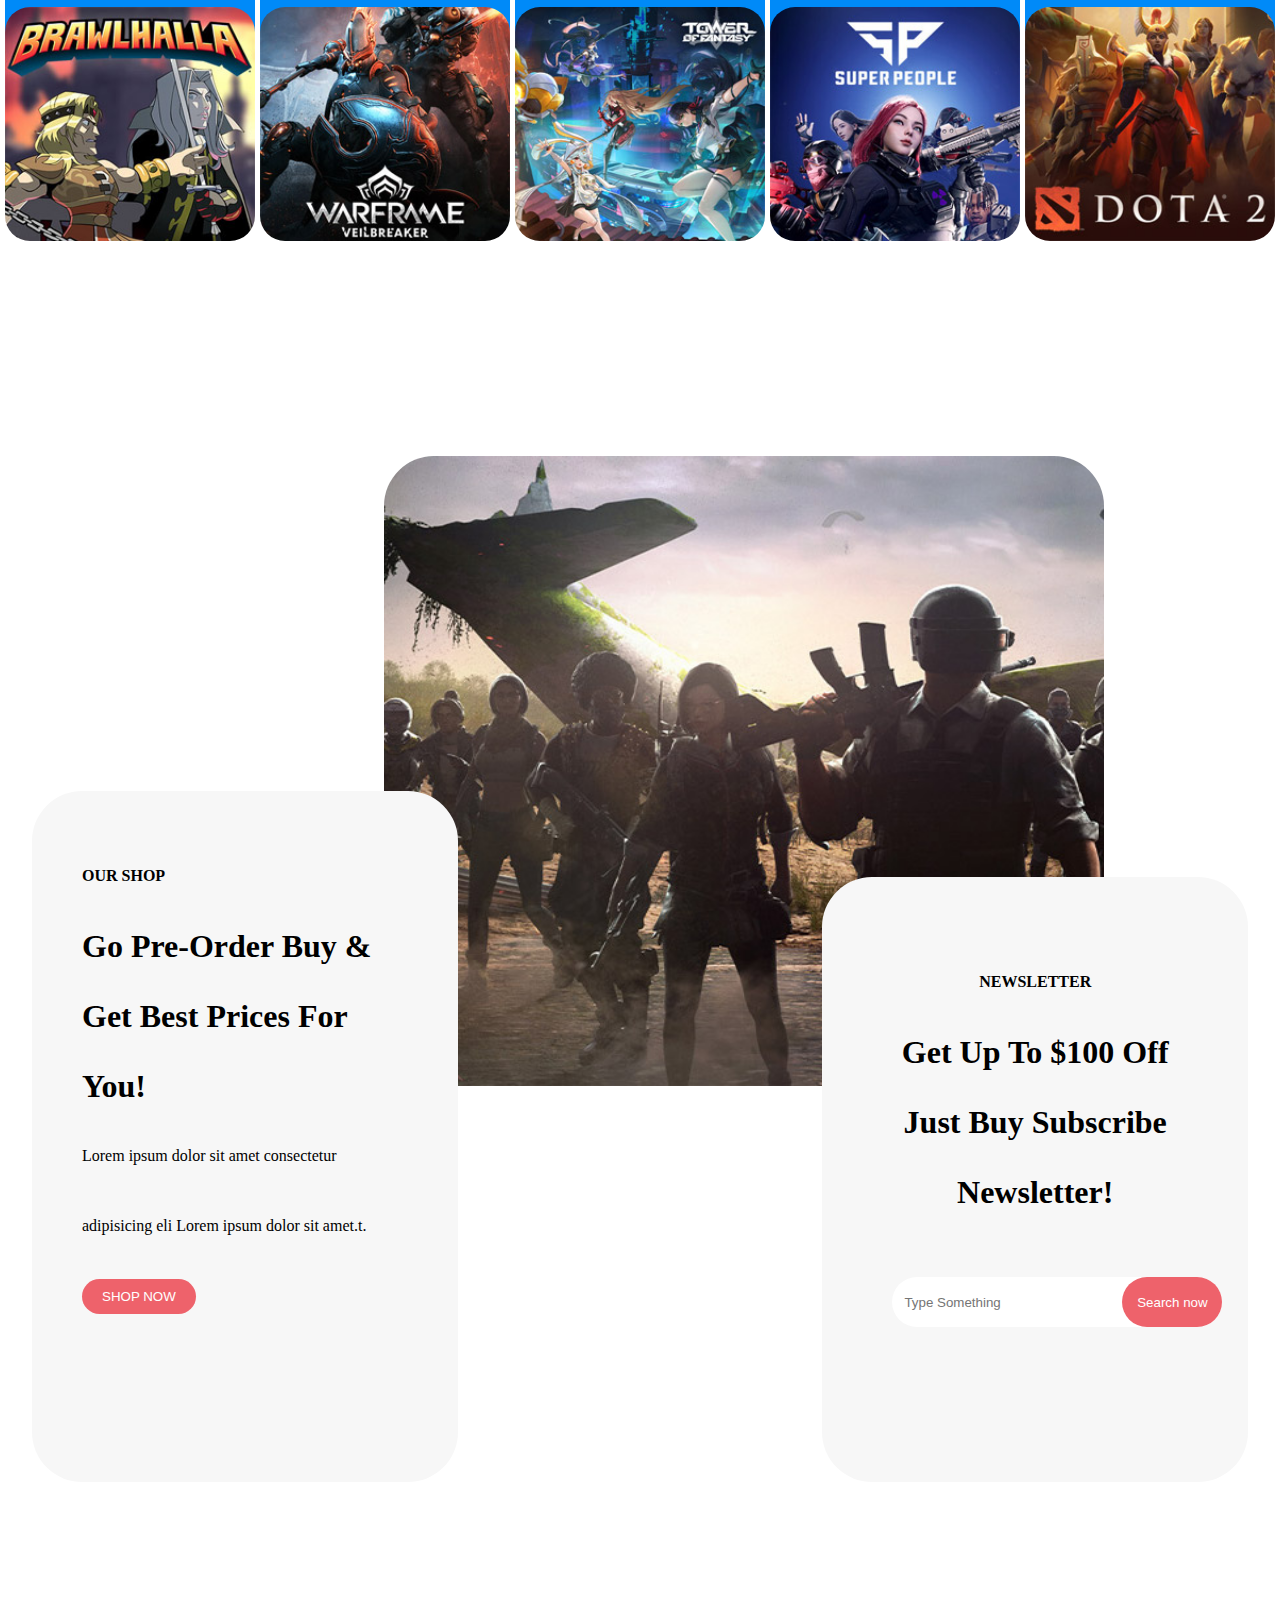
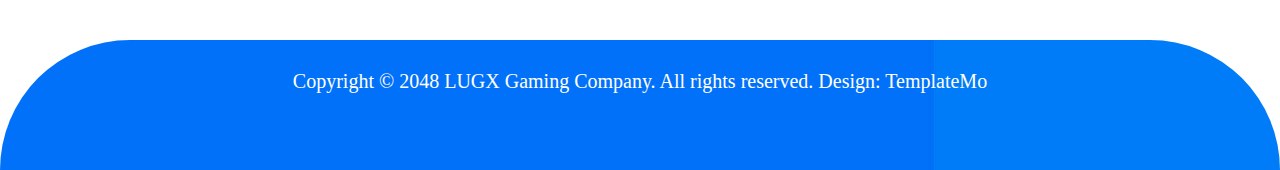
==== commit 1d65966e: "third commit" ====
--- a/index.html
+++ b/index.html
@@ -265,7 +265,7 @@
                  Newsletter!</H1>
                  <div class="searchbar2">
                     <input type="text" placeholder="Type Something">
-                    <button class="letterbutton">Search now</button>
+                    <button>Search now</button>
                 </div> 
             </div>
         </div>
--- a/style.css
+++ b/style.css
@@ -1,7 +1,8 @@
 *{
     margin: 0;
-    padding: 0;
+    /* padding: 5px; */
     box-sizing: border-box;
+    
 }
 nav{
     background-image: url(banner-bg.jpg);
@@ -33,7 +34,7 @@
     border: none;
 }
 nav > .menu > h3:hover{
-    border :2px solid orange;
+    /* border :2px solid orange; */
     border-radius: 25px;
     background-color:#ffffff1A;
     
@@ -313,7 +314,7 @@
 /* topgames */
 .topgames{
     width:100%;
-    height: 90vh;
+    height: 100vh;
     /* border: 5px solid; */
     border-radius: 100px;
     background-color: #f7f7f7;
@@ -346,46 +347,53 @@
     border: none;
     color: white;
 }
-.topgames >.topgamescards{
-    /* background-color: #f7f7f7; */
-    /* background-color: cornflowerblue; */
-    width: 100%;
-    height: 60%;
+.topgames >.topgamescards {
+    width: 100%;
+    height: 70vh;
     display: grid;
     grid-template-columns: repeat(6,200px);
-    grid-template-rows: repeat(1,150px);
+    grid-template-rows: repeat(1,280px);
     justify-content: space-evenly;
     align-content: center;
-
-    /* background-color: coral; */
+    /* padding:0px 100px; */
 }
 .topgames >.topgamescards >.games-card{
-    width:100%;
-    height: 100%;
-    /* border: 4px solid yellowgreen; */
+    /* border: 2px solid; */
+    border-radius: 25px;
     background-color: white;
-    text-align: center;
-    border-radius: 25px;
     position: relative;
+   
+}
+.topgames >.topgamescards >.games-card >.gamestxt{
+    /* border: 2px solid red; */
+    width:100%;
+    height: 25%;
+    text-align: center;
+    padding: 15px 0px 0px 0px;
+}
+.topgames >.topgamescards >.games-card:hover .gamestxt{
+    color: #008af8;
 }
 .topgames >.topgamescards >.games-card img{
-    width: 100%;
+    width:100%;
     height: 60%;
     border-radius: 25px;
 }
-.topgames >.topgamescards >.games-card >.gamestxt{
-    padding: 15px;
-}
-.topgames >.topgamescards >.games-card >.gamesbutton{
-    padding: 10px 25px ;
-    border-radius: 25px;
-    color: white;
-    border: none;
-    background-color: #ee626b;
-    position: absolute;
-    bottom:-5%;
-    left: 22%;
-}
+.topgames >.topgamescards >.games-card > .gamesbutton{
+    background-color: #ee626b;
+    padding:10px 20px;
+    border-radius: 25px;
+    border: none;
+    color: white;
+    position: absolute;
+    top: 92%;
+    left: 25%;
+}
+.topgames >.topgamescards >.games-card:hover >.gamesbutton{
+    background-color: #008af8;
+}
+
+
 .topgames >.topgamescards >.games-card:hover >.gamesbutton {
     background-color: #008af8;
 }
@@ -437,9 +445,9 @@
 
 .actions >.actioncards >.actioncard >.acard img{
     width:100%;
-    height: 70%;
-    border-radius: 25px;
-  
+    height: 80%;
+    border-radius: 25px;
+    /* padding: 0px 0px 0px 0px; */
 }
 .actions >.actioncards >.actioncard >.acard h1{
     padding: 12px;
@@ -452,7 +460,7 @@
 /* actions */
 /* news letter */
 .newsletter{
-    border: 4px solid ;
+    /* border: 4px solid ; */
     width:100%;
     height:120vh;
     /* margin: 50px 0px; */
@@ -469,7 +477,7 @@
   background-repeat: no-repeat;
   background-size: 100% 100%;
   background-position: center;
-    height: 80vh;
+    height: 70vh;
     width: 80vh;
     border-radius: 50px;
     position: absolute;
@@ -488,16 +496,52 @@
 }
 .newsletter .lettercards .leftcard{
     background-color:rgb(247, 247, 247);
-    height: 100%;
+    height: 80%;
     width: 35%;
     border-radius: 50px;
-}
+    padding: 50px;
+    line-height: 70px;
+}
+.newsletter .lettercards .leftcard >.leftbutton{
+    padding: 10px 20px;
+    border-radius: 25px;
+    background-color: #ee626b;
+    color: white;
+    border: none;
+}
+
 .newsletter .lettercards .rightcard{
     background-color:rgb(247, 247, 247);
     height: 70%;
     width: 35%;
     border-radius: 50px;
-}
+    text-align: center;
+    padding: 70px;
+    line-height: 70px;
+}
+.newsletter > .lettercards .rightcard .searchbar2{
+    background-color: white;
+    border-radius: 25px;
+    width:330px;
+    display: flex;
+    justify-content: space-between;
+    margin-top: 50px;
+}
+.newsletter > .lettercards .rightcard .searchbar2 input{
+    margin: 10px;
+    width:200px;
+    outline: none;
+    border: none;
+}
+.newsletter > .lettercards .rightcard .searchbar2 button{
+    width:100px;
+    height: 50px;
+    background-color: #ee626b;
+    border-radius: 25px;
+    color: white;
+    border: none;
+}
+
 /* newsletter */
 /* footer */
 footer{
--- a/responsive.css
+++ b/responsive.css
@@ -337,7 +337,6 @@
   
     flex-direction: column;
     overflow: hidden;
-  
     border-bottom-left-radius: 200px;
     border-bottom-right-radius: 200px;
  
@@ -594,7 +593,7 @@
 
 /* news letter */
 .newsletter{
-    border: 4px solid ;
+    /* border: 4px solid ; */
     width:100%;
     height:180vh;
     /* margin: 50px 0px; */
@@ -631,3 +630,1346 @@
     border-radius: 50px;
 }
 }
+/* footer */
+@media (max-width:500px){
+    .footer >.copyright{
+        font-size: 11px;
+    }
+}
+/* -------------------------------------------------------------------------- */
+/* 651px to 800px  */
+@media (min-width:651px) and (max-width:800px){
+    nav >.menu{
+    display: block;
+    /* background-color: aliceblue; */
+    display: flex;
+    width:70%;
+    justify-content: center;
+    align-items: center;
+    }
+    .hamburgermenu{
+        display: none;
+    }
+    /* navbar */
+    /* hero-section */
+.hero-section{
+    background-image: url(banner-bg.jpg);
+    width: 100%;
+    height: 200vh;
+    padding: 50px 0;
+    display: flex;
+    justify-content: center;
+    /* gap: 50px; */
+    align-items: center;
+  
+    flex-direction: column;
+    overflow: hidden;
+    border-bottom-left-radius: 200px;
+    border-bottom-right-radius: 200px;
+ 
+}
+.hero-section >.leftcard{
+/* background-color: pink; */
+width: 110%;
+height: 70vh;
+color: white;
+    padding-right: 70px;
+text-align: center;
+position: relative;
+}
+.hero-section >.leftcard >h2{
+    font-size: 20px;
+    font-family: "Poppins", sans-serif;
+}
+.hero-section >.leftcard > h1{
+    font-size: 50px;
+    /* margin: 50px 0px; */
+    font-family: "Poppins", sans-serif;
+}
+.hero-section >.leftcard > p{
+    font-size: 15px;
+    margin: 30px 0px;
+    font-family: "Poppins", sans-serif;
+}
+.hero-section >.leftcard img{
+    position: absolute;
+    top: 17%;
+    left: 30%;
+}
+.searchbar{
+    /* border: none; */
+   position: relative;
+   left: 50px;
+   top: 20px;
+    display: flex;
+    justify-content: space-between;
+    background-color: white;
+    border-radius: 25px;
+    width:90%;
+    height:50px;
+ 
+}
+.searchbar>input{
+    border:none;
+    width:50%;
+    outline: none;
+    /* background-color: aquamarine; */
+    margin-left: 25px;
+    font-family: sans-serif;
+    font-size: 15px;
+    
+}
+.leftcard >.searchbar >.hero-search{
+    width: 37%;
+    height:100%;
+    padding:10px;
+    font-size: 20px;
+    background-color: #ee626b;
+    color:white;
+    border-radius: 25px;
+    border: none;
+}
+.hero-section >.rightcard {
+    /* background-color: aqua; */
+    position: relative;
+}
+.hero-section >.rightcard h1{
+    background-color: #008af8;
+    width:70px;
+    border-radius: 25px;
+    padding: 5px 10px;
+    text-align: center;
+    color: white;
+    position: absolute;
+    top:20px;
+    left:320px;
+}
+.hero-section >.rightcard img{
+    border-radius: 35px;
+}
+.hero-section >.rightcard h2{
+    position: absolute;
+    bottom:-20px;
+    background-color: #ee626b;
+    left: -30px;
+    width:90px;
+    height: 100px;
+    border-radius:50% ;
+   text-align: center;
+   display: flex;
+   align-items: center;
+   justify-content: center;
+   color: white;
+   font-size: 35px;
+}
+/* hero section */
+/* herocards */
+.herocards{
+    /* border: 2px solid black; ; */
+    /* background-color: pink; */
+    width: 100%;
+    height: 70vh;
+    align-items: center; 
+    display: grid;
+    grid-template-columns: repeat(2,380px);
+    grid-template-rows: repeat(2,240px);
+    justify-content: space-between;
+    align-content: space-between;
+    gap: 20px;
+margin: 0;
+}
+/* hero cards */
+/* trending cards */
+.trendingames{
+    /* border: 5px solid red; */
+    width: 100%;
+    height:120vh;
+    border-radius: 150px;
+    /* background-color:#f7f7f7; */
+    /* background-color: aqua; */
+}
+.trendingames > .trendingamestitle{
+    /* background-color: red; */
+    width: 100%;
+    line-height: 40px;
+    padding: 55px 40px;
+}
+.trendingames > .trendingamestitle > .trendingtitlebutton button{
+ display: none;
+}
+.trendingames > .trendingcards{
+    /* background-color:pink; */
+    width: 100%;
+    height: 80%;
+    /* border-radius: 125px; */
+    display: grid;
+    grid-template-columns: repeat(2, 350px);
+    grid-template-rows: repeat(2,300px);
+    justify-content: space-evenly;
+    align-content: space-evenly;
+}
+/* trending cards */
+/* topgames */
+.topgames{
+    width:100%;
+    height: 200vh;
+/* background-color: aqua; */
+    border-radius: 100px;
+    /* background-color: #f7f7f7; */
+}
+.topgames >.topgamesheader{
+    /* background-color: #f7f7f7; */
+    padding: 40px 60px 0px 60px;
+    width: 100%;
+    line-height: 40px;
+    border-top-left-radius: 100px;
+    border-top-right-radius: 100px;
+    margin-bottom: 50px;
+  } 
+.topgames >.topgamesheader >.topgamesbutton >.topgamebutton{
+display: none;
+}
+.topgames >.topgamescards{
+    /* background-color: #f7f7f7; */
+    /* background-color: cornflowerblue; */
+    width: 100%;
+    height: 90%;
+    display: grid;
+    grid-template-columns: repeat(2,360px);
+    grid-template-rows: repeat(3,320px);
+    justify-content: space-evenly;
+    align-content: space-evenly;
+
+    /* background-color: coral; */
+}
+.topgames >.topgamescards >.games-card img{
+    width: 100%;
+    height: 75%;
+    border-radius: 25px;
+}
+.topgames >.topgamescards >.games-card >.gamesbutton{
+    padding: 10px 25px ;
+    border-radius: 25px;
+    color: white;
+    border: none;
+    background-color: #ee626b;
+    position: absolute;
+    bottom:-9%;
+    left: 37%;
+}
+/* topgames */
+/* actions */
+.actions{
+    width:100%;
+    height: 210vh;
+    margin-top: 70px;
+    /* border: 3px solid green; */
+/* background-color: lime; */
+}
+.actions >.actionheader{
+    width: 100%;
+    height: 130px;
+    /* border:2px solid #008af8; */
+    display: flex;
+    justify-content: center;
+    align-items: center;
+    flex-direction: column;
+    font-family: monospace;
+    text-transform: uppercase;
+}
+.actions >.actionheader h1{
+    font-size: 35px;
+}
+.actions >.actionheader h3{
+    font-size: 17px;
+    color: #ee626b;
+}
+.actions >.actioncards{
+    width:100%;
+    height: 90%;
+    /* background-color: red; */
+    display: grid;
+    grid-template-columns: repeat(2,300px);
+    grid-template-rows: repeat(3,250px);
+    justify-content: space-evenly;
+    align-content: space-evenly;
+    padding:0px;
+
+}
+.actions >.actioncards >.actioncard{
+    width:100%;
+    height:100%;
+    /* border: 2px solid black; */
+    background-color:#008af8 ;
+    border-radius: 25px;
+}
+
+.actions >.actioncards >.actioncard >.acard img{
+    width:100%;
+    height: 350px;
+    border-radius: 25px;
+  /* display: none; */
+}
+.actions >.actioncards >.actioncard >.acard h1{
+    padding: 12px;
+    text-align: center;
+    color: white;
+    font-size: 25px;
+    border-radius: 25px;
+}
+/* actions */
+/* news letter */
+.newsletter{
+    /* border: 4px solid ; */
+    width:100%;
+    height:120vh;
+    /* margin: 50px 0px; */
+   position: relative;
+   position: relative;
+   display: flex;
+   flex-direction: row;
+   justify-content: space-evenly;
+   align-items: center;
+}
+.newsletter > .midcard{
+    display: none;
+}
+.newsletter .lettercards{
+    display: flex;
+    flex-direction: column;
+    justify-content: space-between;
+    align-items: end;
+    /* background-color: pink; */
+    gap: 40px;
+    height: 95%;
+    width: 95%;
+}
+.newsletter .lettercards .leftcard{
+    background-color:rgb(247, 247, 247);
+    height: 50%;
+    width: 100%;
+    border-radius: 50px;
+}
+.newsletter .lettercards .rightcard{
+    background-color:rgb(247, 247, 247);
+    height: 50%;
+    width: 100%;
+    border-radius: 50px;
+}
+.footer >.copyright{
+    font-size: 11px;
+}
+}
+/* 651px to 800px */
+/* ------------------------------------------------ */
+/* 801px to 950px */
+/* navbar */
+@media (min-width:801px) and (max-width:950px) {
+    nav >.menu{
+     /* background-color: aquamarine; */
+     display: block;
+    /* background-color: aliceblue; */
+    display: flex;
+    width:67%;
+    /* justify-content: center; */
+    /* align-items: center; */
+    }
+    .hamburgermenu{
+        display: none;
+    }
+    /* navbar */
+    .hero-section{
+        background-image: url(banner-bg.jpg);
+        width: 100%;
+        height: 180vh;
+        padding: 50px 0;
+        display: flex;
+        justify-content: center;
+        /* gap: 50px; */
+        align-items: center;
+      
+        flex-direction: column;
+        overflow: hidden;
+        border-bottom-left-radius: 200px;
+        border-bottom-right-radius: 200px;
+     
+    }
+    .hero-section >.leftcard{
+    /* background-color: pink; */
+    width: 112%;
+    height: 70vh;
+    color: white;
+        padding-right: 70px;
+    text-align: center;
+    position: relative;
+    }
+    .hero-section >.leftcard >h2{
+        font-size: 20px;
+        font-family: "Poppins", sans-serif;
+    }
+    .hero-section >.leftcard > h1{
+        font-size: 50px;
+        /* margin: 50px 0px; */
+        font-family: "Poppins", sans-serif;
+    }
+    .hero-section >.leftcard > p{
+        font-size: 15px;
+        margin: 30px 0px;
+        font-family: "Poppins", sans-serif;
+    }
+    .hero-section >.leftcard img{
+        position: absolute;
+        top: 17%;
+        left: 30%;
+    }
+    .searchbar{
+        /* border: none; */
+       position: relative;
+       left: 50px;
+       top: 20px;
+        display: flex;
+        justify-content: space-between;
+        background-color: white;
+        border-radius: 25px;
+        width:90%;
+        height:50px;
+     
+    }
+    .searchbar>input{
+        border:none;
+        width:50%;
+        outline: none;
+        /* background-color: aquamarine; */
+        margin-left: 25px;
+        font-family: sans-serif;
+        font-size: 15px;
+        
+    }
+    .leftcard >.searchbar >.hero-search{
+        width: 37%;
+        height:100%;
+        padding:10px;
+        font-size: 20px;
+        background-color: #ee626b;
+        color:white;
+        border-radius: 25px;
+        border: none;
+    }
+    .hero-section >.rightcard {
+        /* background-color: aqua; */
+        position: relative;
+    }
+    .hero-section >.rightcard h1{
+        background-color: #008af8;
+        width:80px;
+        border-radius: 25px;
+        padding: 5px 10px;
+        text-align: center;
+        color: white;
+        position: absolute;
+        top:20px;
+        left:320px;
+    }
+    .hero-section >.rightcard img{
+        border-radius: 35px;
+    }
+    .hero-section >.rightcard h2{
+        position: absolute;
+        bottom:-20px;
+        background-color: #ee626b;
+        left: -30px;
+        width:90px;
+        height: 100px;
+        border-radius:50% ;
+       text-align: center;
+       display: flex;
+       align-items: center;
+       justify-content: center;
+       color: white;
+       font-size: 35px;
+    }
+    /* hero section */
+    /* herocards */
+.herocards{
+    /* border: 2px solid black; ; */
+    /* background-color: pink; */
+    width: 100%;
+    height: 70vh;
+    align-items: center; 
+    display: grid;
+    grid-template-columns: repeat(2,380px);
+    grid-template-rows: repeat(2,240px);
+    justify-content: space-evenly;
+    align-content: space-between;
+    gap: 10px;
+margin: 0;
+}
+/* hero cards */
+/* trending cards */
+.trendingames{
+    /* border: 5px solid red; */
+    width: 100%;
+    height:120vh;
+    border-radius: 150px;
+    /* background-color:#f7f7f7; */
+    /* background-color: aqua; */
+}
+.trendingames > .trendingamestitle{
+    /* background-color: red; */
+    width: 100%;
+    line-height: 40px;
+padding: 55px 40px;
+}
+.trendingames > .trendingamestitle > .trendingtitlebutton button{
+ display: none;
+}
+.trendingames > .trendingcards{
+    /* background-color:pink; */
+    width: 100%;
+    height: 80%;
+    /* border-radius: 125px; */
+    display: grid;
+    grid-template-columns: repeat(2, 350px);
+    grid-template-rows: repeat(2,300px);
+    justify-content: space-evenly;
+    align-content: space-evenly;
+}
+/* trending cards */
+/* topgames */
+.topgames{
+    width:100%;
+    height: 200vh;
+/* background-color: aqua; */
+    border-radius: 100px;
+    /* background-color: #f7f7f7; */
+}
+.topgames >.topgamesheader{
+    /* background-color: #f7f7f7; */
+    padding: 40px 60px 0px 60px;
+    width: 100%;
+    line-height: 40px;
+    border-top-left-radius: 100px;
+    border-top-right-radius: 100px;
+    margin-bottom: 50px;
+  } 
+.topgames >.topgamesheader >.topgamesbutton >.topgamebutton{
+display: none;
+}
+.topgames >.topgamescards{
+    /* background-color: #f7f7f7; */
+    /* background-color: cornflowerblue; */
+    width: 100%;
+    height: 90%;
+    display: grid;
+    grid-template-columns: repeat(2,360px);
+    grid-template-rows: repeat(3,320px);
+    justify-content: space-evenly;
+    align-content: space-evenly;
+
+    /* background-color: coral; */
+}
+.topgames >.topgamescards >.games-card img{
+    width: 100%;
+    height: 75%;
+    border-radius: 25px;
+}
+.topgames >.topgamescards >.games-card >.gamesbutton{
+    padding: 10px 25px ;
+    border-radius: 25px;
+    color: white;
+    border: none;
+    background-color: #ee626b;
+    position: absolute;
+    bottom:-9%;
+    left: 37%;
+}
+/* topgames */
+/* actions */
+.actions{
+    width:100%;
+    height: 210vh;
+    margin-top: 70px;
+    /* border: 3px solid green; */
+/* background-color: lime; */
+}
+.actions >.actionheader{
+    width: 100%;
+    height: 130px;
+    /* border:2px solid #008af8; */
+    display: flex;
+    justify-content: center;
+    align-items: center;
+    flex-direction: column;
+    font-family: monospace;
+    text-transform: uppercase;
+}
+.actions >.actionheader h1{
+    font-size: 35px;
+}
+.actions >.actionheader h3{
+    font-size: 17px;
+    color: #ee626b;
+}
+.actions >.actioncards{
+    width:100%;
+    height: 90%;
+    /* background-color: red; */
+    display: grid;
+    grid-template-columns: repeat(2,300px);
+    grid-template-rows: repeat(3,250px);
+    justify-content: space-evenly;
+    align-content: space-evenly;
+    padding:0px;
+
+}
+.actions >.actioncards >.actioncard{
+    width:100%;
+    height:100%;
+    /* border: 2px solid black; */
+    background-color:#008af8 ;
+    border-radius: 25px;
+}
+
+.actions >.actioncards >.actioncard >.acard img{
+    width:100%;
+    height: 350px;
+    border-radius: 25px;
+  /* display: none; */
+}
+.actions >.actioncards >.actioncard >.acard h1{
+    padding: 12px;
+    text-align: center;
+    color: white;
+    font-size: 25px;
+    border-radius: 25px;
+}
+/* actions */
+/* news letter */
+.newsletter{
+    /* border: 4px solid ; */
+    width:100%;
+    height:120vh;
+    /* margin: 50px 0px; */
+   position: relative;
+   position: relative;
+   display: flex;
+   flex-direction: row;
+   justify-content: space-evenly;
+   align-items: center;
+}
+.newsletter > .midcard{
+    display: none;
+}
+.newsletter .lettercards{
+    display: flex;
+    flex-direction: column;
+    justify-content: space-between;
+    align-items: end;
+    /* background-color: pink; */
+    gap: 40px;
+    height: 95%;
+    width: 95%;
+}
+.newsletter .lettercards .leftcard{
+    background-color:rgb(247, 247, 247);
+    height: 50%;
+    width: 100%;
+    border-radius: 50px;
+}
+.newsletter .lettercards .rightcard{
+    background-color:rgb(247, 247, 247);
+    height: 50%;
+    width: 100%;
+    border-radius: 50px;
+}
+.footer >.copyright{
+    font-size: 15px;
+   }
+}
+/* --------------------------------------------------------------------- */
+/* 951px to 1100px  */
+/* navbar */
+@media (min-width:951px) and (max-width:1100px) {
+    nav >.menu{
+     /* background-color: aquamarine; */
+     display: block;
+    /* background-color: aliceblue; */
+    display: flex;
+    width:68%;
+    /* justify-content: center; */
+    /* align-items: center; */
+    }
+    .hamburgermenu{
+        display: none;
+    }
+    .hero-section{
+        background-image: url(banner-bg.jpg);
+        width: 100%;
+        height: 180vh;
+        padding: 50px 0;
+        display: flex;
+        justify-content: center;
+        /* gap: 50px; */
+        align-items: center;
+      
+        flex-direction: column;
+        overflow: hidden;
+        border-bottom-left-radius: 200px;
+        border-bottom-right-radius: 200px;
+     
+    }
+    .hero-section >.leftcard{
+    /* background-color: pink; */
+    width: 112%;
+    height: 70vh;
+    color: white;
+        padding-right: 70px;
+    text-align: center;
+    position: relative;
+    }
+    .hero-section >.leftcard >h2{
+        font-size: 20px;
+        font-family: "Poppins", sans-serif;
+    }
+    .hero-section >.leftcard > h1{
+        font-size: 50px;
+        /* margin: 50px 0px; */
+        font-family: "Poppins", sans-serif;
+    }
+    .hero-section >.leftcard > p{
+        font-size: 15px;
+        margin: 30px 0px;
+        font-family: "Poppins", sans-serif;
+    }
+    .hero-section >.leftcard img{
+        position: absolute;
+        top: 17%;
+        left: 30%;
+    }
+    .searchbar{
+        /* border: none; */
+       position: relative;
+       left: 50px;
+       top: 20px;
+        display: flex;
+        justify-content: space-between;
+        background-color: white;
+        border-radius: 25px;
+        width:90%;
+        height:50px;
+     
+    }
+    .searchbar>input{
+        border:none;
+        width:50%;
+        outline: none;
+        /* background-color: aquamarine; */
+        margin-left: 25px;
+        font-family: sans-serif;
+        font-size: 15px;
+        
+    }
+    .leftcard >.searchbar >.hero-search{
+        width: 37%;
+        height:100%;
+        padding:10px;
+        font-size: 20px;
+        background-color: #ee626b;
+        color:white;
+        border-radius: 25px;
+        border: none;
+    }
+    .hero-section >.rightcard {
+        /* background-color: aqua; */
+        position: relative;
+    }
+    .hero-section >.rightcard h1{
+        background-color: #008af8;
+        width:80px;
+        border-radius: 25px;
+        padding: 5px 10px;
+        text-align: center;
+        color: white;
+        position: absolute;
+        top:20px;
+        left:320px;
+    }
+    .hero-section >.rightcard img{
+        border-radius: 35px;
+    }
+    .hero-section >.rightcard h2{
+        position: absolute;
+        bottom:-20px;
+        background-color: #ee626b;
+        left: -30px;
+        width:90px;
+        height: 100px;
+        border-radius:50% ;
+       text-align: center;
+       display: flex;
+       align-items: center;
+       justify-content: center;
+       color: white;
+       font-size: 35px;
+    }
+    /* hero section */
+          /* herocards */
+.herocards{
+    /* border: 2px solid black; ; */
+    /* background-color: pink; */
+    width: 100%;
+    height: 70vh;
+    align-items: center; 
+    display: grid;
+    grid-template-columns: repeat(2,380px);
+    grid-template-rows: repeat(2,240px);
+    justify-content: space-evenly;
+    align-content: space-between;
+    gap: 10px;
+margin: 0;
+}
+/* hero cards */
+/* trending cards */
+.trendingames{
+    /* border: 5px solid red; */
+    width: 100%;
+    height:120vh;
+    border-radius: 150px;
+    /* background-color:#f7f7f7; */
+    /* background-color: aqua; */
+}
+.trendingames > .trendingamestitle{
+    /* background-color: red; */
+    width: 100%;
+    line-height: 40px;
+padding: 55px 40px;
+}
+.trendingames > .trendingamestitle > .trendingtitlebutton button{
+ display: none;
+}
+.trendingames > .trendingcards{
+    /* background-color:pink; */
+    width: 100%;
+    height: 80%;
+    /* border-radius: 125px; */
+    display: grid;
+    grid-template-columns: repeat(2, 350px);
+    grid-template-rows: repeat(2,300px);
+    justify-content: space-evenly;
+    align-content: space-evenly;
+}
+/* trending cards */
+/* topgames */
+.topgames{
+    width:100%;
+    height: 200vh;
+/* background-color: aqua; */
+    border-radius: 100px;
+    /* background-color: #f7f7f7; */
+}
+.topgames >.topgamesheader{
+    /* background-color: #f7f7f7; */
+    padding: 40px 60px 0px 60px;
+    width: 100%;
+    line-height: 40px;
+    border-top-left-radius: 100px;
+    border-top-right-radius: 100px;
+    margin-bottom: 50px;
+  } 
+.topgames >.topgamesheader >.topgamesbutton >.topgamebutton{
+display: none;
+}
+.topgames >.topgamescards{
+    /* background-color: #f7f7f7; */
+    /* background-color: cornflowerblue; */
+    width: 100%;
+    height: 90%;
+    display: grid;
+    grid-template-columns: repeat(2,360px);
+    grid-template-rows: repeat(3,320px);
+    justify-content: space-evenly;
+    align-content: space-evenly;
+
+    /* background-color: coral; */
+}
+.topgames >.topgamescards >.games-card img{
+    width: 100%;
+    height: 75%;
+    border-radius: 25px;
+}
+.topgames >.topgamescards >.games-card >.gamesbutton{
+    padding: 10px 25px ;
+    border-radius: 25px;
+    color: white;
+    border: none;
+    background-color: #ee626b;
+    position: absolute;
+    bottom:-9%;
+    left: 37%;
+}
+/* topgames */
+/* actions */
+.actions{
+    width:100%;
+    height: 210vh;
+    margin-top: 70px;
+    /* border: 3px solid green; */
+/* background-color: lime; */
+}
+.actions >.actionheader{
+    width: 100%;
+    height: 130px;
+    /* border:2px solid #008af8; */
+    display: flex;
+    justify-content: center;
+    align-items: center;
+    flex-direction: column;
+    font-family: monospace;
+    text-transform: uppercase;
+}
+.actions >.actionheader h1{
+    font-size: 35px;
+}
+.actions >.actionheader h3{
+    font-size: 17px;
+    color: #ee626b;
+}
+.actions >.actioncards{
+    width:100%;
+    height: 90%;
+    /* background-color: red; */
+    display: grid;
+    grid-template-columns: repeat(2,300px);
+    grid-template-rows: repeat(3,250px);
+    justify-content: space-evenly;
+    align-content: space-evenly;
+    padding:0px;
+
+}
+.actions >.actioncards >.actioncard{
+    width:100%;
+    height:100%;
+    /* border: 2px solid black; */
+    background-color:#008af8 ;
+    border-radius: 25px;
+}
+
+.actions >.actioncards >.actioncard >.acard img{
+    width:100%;
+    height: 350px;
+    border-radius: 25px;
+  /* display: none; */
+}
+.actions >.actioncards >.actioncard >.acard h1{
+    padding: 12px;
+    text-align: center;
+    color: white;
+    font-size: 25px;
+    border-radius: 25px;
+}
+/* actions */
+/* news letter */
+.newsletter{
+    /* border: 4px solid ; */
+    width:100%;
+    height:120vh;
+    /* margin: 50px 0px; */
+   position: relative;
+   position: relative;
+   display: flex;
+   flex-direction: row;
+   justify-content: space-evenly;
+   align-items: center;
+}
+.newsletter > .midcard{
+    display: none;
+}
+.newsletter .lettercards{
+    display: flex;
+    flex-direction: column;
+    justify-content: space-between;
+    align-items: end;
+    /* background-color: pink; */
+    gap: 40px;
+    height: 95%;
+    width: 95%;
+}
+.newsletter .lettercards .leftcard{
+    background-color:rgb(247, 247, 247);
+    height: 50%;
+    width: 100%;
+    border-radius: 50px;
+}
+.newsletter .lettercards .rightcard{
+    background-color:rgb(247, 247, 247);
+    height: 50%;
+    width: 100%;
+    border-radius: 50px;
+}
+.footer >.copyright{
+    font-size: 19px;
+   }
+}
+/* ------------------------------------------------------------------- */
+/* 951px to 1100px */
+/* -------------------------------------------------------------------- */
+/* 1101px to 1250 */
+/* navbar */
+@media (min-width:1101px) and (max-width:1250px) {
+    nav >.menu{
+     /* background-color: aquamarine; */
+     display: block;
+    /* background-color: aliceblue; */
+    display: flex;
+    width:68%;
+    /* justify-content: center; */
+    /* align-items: center; */
+    }
+    .hamburgermenu{
+        display: none;
+    }
+    .hero-section{
+        background-image: url(banner-bg.jpg);
+        width: 100%;
+        height: 120vh;
+        padding: 50px 0;
+        display: flex;
+        justify-content: space-evenly;
+        /* gap: 50px; */
+        align-items: center;
+        /* flex-direction: column; */
+        overflow: hidden;
+        border-bottom-left-radius: 200px;
+        border-bottom-right-radius: 200px;
+     
+    }
+    .hero-section >.leftcard{
+    /* background-color: pink; */
+    width: 112%;
+    height: 70vh;
+    color: white;
+        padding-right: 70px;
+    text-align: center;
+    position: relative;
+    }
+    .hero-section >.leftcard >h2{
+        font-size: 20px;
+        font-family: "Poppins", sans-serif;
+    }
+    .hero-section >.leftcard > h1{
+        font-size: 50px;
+        /* margin: 50px 0px; */
+        font-family: "Poppins", sans-serif;
+    }
+    .hero-section >.leftcard > p{
+        font-size: 15px;
+        margin: 30px 0px;
+        font-family: "Poppins", sans-serif;
+    }
+    .hero-section >.leftcard img{
+        position: absolute;
+        top: 17%;
+        left: 30%;
+    }
+    .searchbar{
+        /* border: none; */
+       position: relative;
+       left: 50px;
+       top: 20px;
+        display: flex;
+        justify-content: space-between;
+        background-color: white;
+        border-radius: 25px;
+        width:90%;
+        height:50px;
+     
+    }
+    .searchbar>input{
+        border:none;
+        width:50%;
+        outline: none;
+        /* background-color: aquamarine; */
+        margin-left: 25px;
+        font-family: sans-serif;
+        font-size: 15px;
+        
+    }
+    .leftcard >.searchbar >.hero-search{
+        width: 37%;
+        height:100%;
+        padding:10px;
+        font-size: 20px;
+        background-color: #ee626b;
+        color:white;
+        border-radius: 25px;
+        border: none;
+    }
+    .hero-section >.rightcard {
+        /* background-color: aqua; */
+        position: relative;
+    }
+    .hero-section >.rightcard h1{
+        background-color: #008af8;
+        width:80px;
+        border-radius: 25px;
+        padding: 5px 10px;
+        text-align: center;
+        color: white;
+        position: absolute;
+        top:20px;
+        left:320px;
+    }
+    .hero-section >.rightcard img{
+        border-radius: 35px;
+    }
+    .hero-section >.rightcard h2{
+        position: absolute;
+        bottom:-20px;
+        background-color: #ee626b;
+        left: -30px;
+        width:90px;
+        height: 100px;
+        border-radius:50% ;
+       text-align: center;
+       display: flex;
+       align-items: center;
+       justify-content: center;
+       color: white;
+       font-size: 35px;
+    }
+    /* hero section */
+          /* herocards */
+.herocards{
+    /* border: 2px solid black; ; */
+    /* background-color: pink; */
+    width: 100%;
+    height: 35vh;
+    align-items: center; 
+    display: grid;
+    grid-template-columns: repeat(4,260px);
+    grid-template-rows: repeat(1,190px);
+    justify-content: space-evenly;
+    align-content: space-between;
+    overflow: hidden;
+    gap: 10px;
+    margin: 0;
+}
+/* hero cards */
+/* trending cards */
+.trendingames{
+    /* border: 5px solid red; */
+    width: 100%;
+    height:70vh;
+    border-radius: 150px;
+    overflow: hidden;
+    /* background-color:#f7f7f7; */
+    /* background-color: aqua; */
+}
+.trendingames > .trendingamestitle{
+    /* background-color: red; */
+    width: 100%;
+    line-height: 40px;
+   padding: 10px 40px;
+}
+.trendingames > .trendingamestitle > .trendingtitlebutton button{
+ display: none;
+}
+.trendingames > .trendingcards{
+    /* background-color:pink; */
+    width: 100%;
+    height: 80%;
+    /* border-radius: 125px; */
+    display: grid;
+    grid-template-columns: repeat(4, 200px);
+    grid-template-rows: repeat(1,240px);
+    justify-content: space-evenly;
+    align-content: space-evenly;
+    /* overflow: hidden; */
+    /* gap: 20px; */
+}
+/* trending cards */
+/* topgames */
+.topgames{
+    width:100%;
+    height: 90vh;
+/* background-color: aqua; */
+    border-radius: 100px;
+    /* background-color: #f7f7f7; */
+}
+.topgames >.topgamesheader{
+    /* background-color: #f7f7f7; */
+    padding: 10px 10px 0px 60px;
+    width: 100%;
+    line-height: 30px;
+    border-top-left-radius: 100px;
+    border-top-right-radius: 100px;
+    margin-bottom: 10px;
+  } 
+.topgames >.topgamesheader >.topgamesbutton >.topgamebutton{
+display: none;
+}
+.topgames >.topgamescards{
+    /* background-color: #f7f7f7; */
+    /* background-color: cornflowerblue; */
+    width: 100%;
+    height: 90%;
+    display: grid;
+    grid-template-columns: repeat(6,170px);
+    grid-template-rows: repeat(1,200px);
+    justify-content: space-evenly;
+    align-content: space-evenly;
+
+    /* background-color: coral; */
+}
+.topgames >.topgamescards >.games-card img{
+    width: 100%;
+    height: 65%;
+    border-radius: 25px;
+}
+.topgames >.topgamescards >.games-card >.gamesbutton{
+    padding: 0px 10px ;
+    border-radius: 25px;
+    color: white;
+    border: none;
+    background-color: #ee626b;
+    position: absolute;
+    bottom:-15%;
+    left: 20%;
+}
+.topgames >.topgamescards >.games-card >.gamestxt{
+    /* border: 2px solid red; */
+    width:100%;
+    height: 35%;
+    text-align: center;
+    padding: 10px 0px 0px 0px;
+    font-size: 12px;
+}
+/* topgames */
+/* actions */
+.actions{
+    width:100%;
+    height: 100vh;
+    /* margin-top: 10px; */
+    /* border: 3px solid green; */
+/* background-color: lime; */
+}
+.actions >.actionheader{
+    width: 100%;
+    height: 100px;
+    /* border:2px solid #008af8; */
+    display: flex;
+    justify-content: center;
+    align-items: center;
+    flex-direction: column;
+    font-family: monospace;
+    text-transform: uppercase;
+}
+.actions >.actionheader h1{
+    font-size: 35px;
+}
+.actions >.actionheader h3{
+    font-size: 17px;
+    color: #ee626b;
+}
+.actions >.actioncards{
+    width:100%;
+    height: 90%;
+    /* background-color: red; */
+    display: grid;
+    grid-template-columns: repeat(5,200px);
+    grid-template-rows: repeat(1,100px);
+    justify-content: space-between;
+    align-content: space-evenly;
+    padding:10px;
+
+}
+.actions >.actioncards >.actioncard{
+    width:100%;
+    height:100%;
+    /* border: 2px solid black; */
+    background-color:#008af8 ;
+    border-radius: 25px;
+}
+
+.actions >.actioncards >.actioncard >.acard img{
+    width:100%;
+    height: 200px;
+    border-radius: 25px;
+  /* display: none; */
+}
+.actions >.actioncards >.actioncard >.acard h1{
+    padding: 12px;
+    text-align: center;
+    color: white;
+    font-size: 25px;
+    border-radius: 25px;
+}
+/* actions */
+/* news letter */
+.newsletter{
+    /* border: 4px solid ; */
+    width:100%;
+    height:120vh;
+    /* margin: 50px 0px; */
+   position: relative;
+   position: relative;
+   display: flex;
+   flex-direction: row;
+   justify-content: space-evenly;
+   align-items: center;
+}
+.newsletter > .midcard{
+    display: none;
+}
+.newsletter .lettercards{
+    display: flex;
+    flex-direction: column;
+    justify-content: space-between;
+    align-items: end;
+    /* background-color: pink; */
+    gap: 40px;
+    height: 95%;
+    width: 95%;
+}
+.newsletter .lettercards .leftcard{
+    background-color:rgb(247, 247, 247);
+    height: 45%;
+    width: 100%;
+    border-radius: 50px;
+    text-align: center;
+}
+.newsletter .lettercards .rightcard{
+    background-color:rgb(247, 247, 247);
+    height: 45%;
+    width: 100%;
+    border-radius: 50px;
+    text-align: center;
+}
+.newsletter > .lettercards .rightcard .searchbar2{
+    background-color: white;
+    border-radius: 25px;
+    width:50%;
+    display: flex;
+    justify-content: space-between;
+    margin-top: 50px;
+    margin-left: 200px;
+}
+.newsletter > .lettercards .rightcard .searchbar2 input{
+    /* margin: 10px; */
+    width:30%;
+    outline: none;
+    border: none;
+}
+.newsletter > .lettercards .rightcard .searchbar2 button{
+    width:180px;
+    height: 50px;
+    background-color: #ee626b;
+    border-radius: 25px;
+    color: white;
+    border: none;
+}
+.footer >.copyright{
+    font-size: 20px;
+   }
+}
+/* 1101px to 1250 */